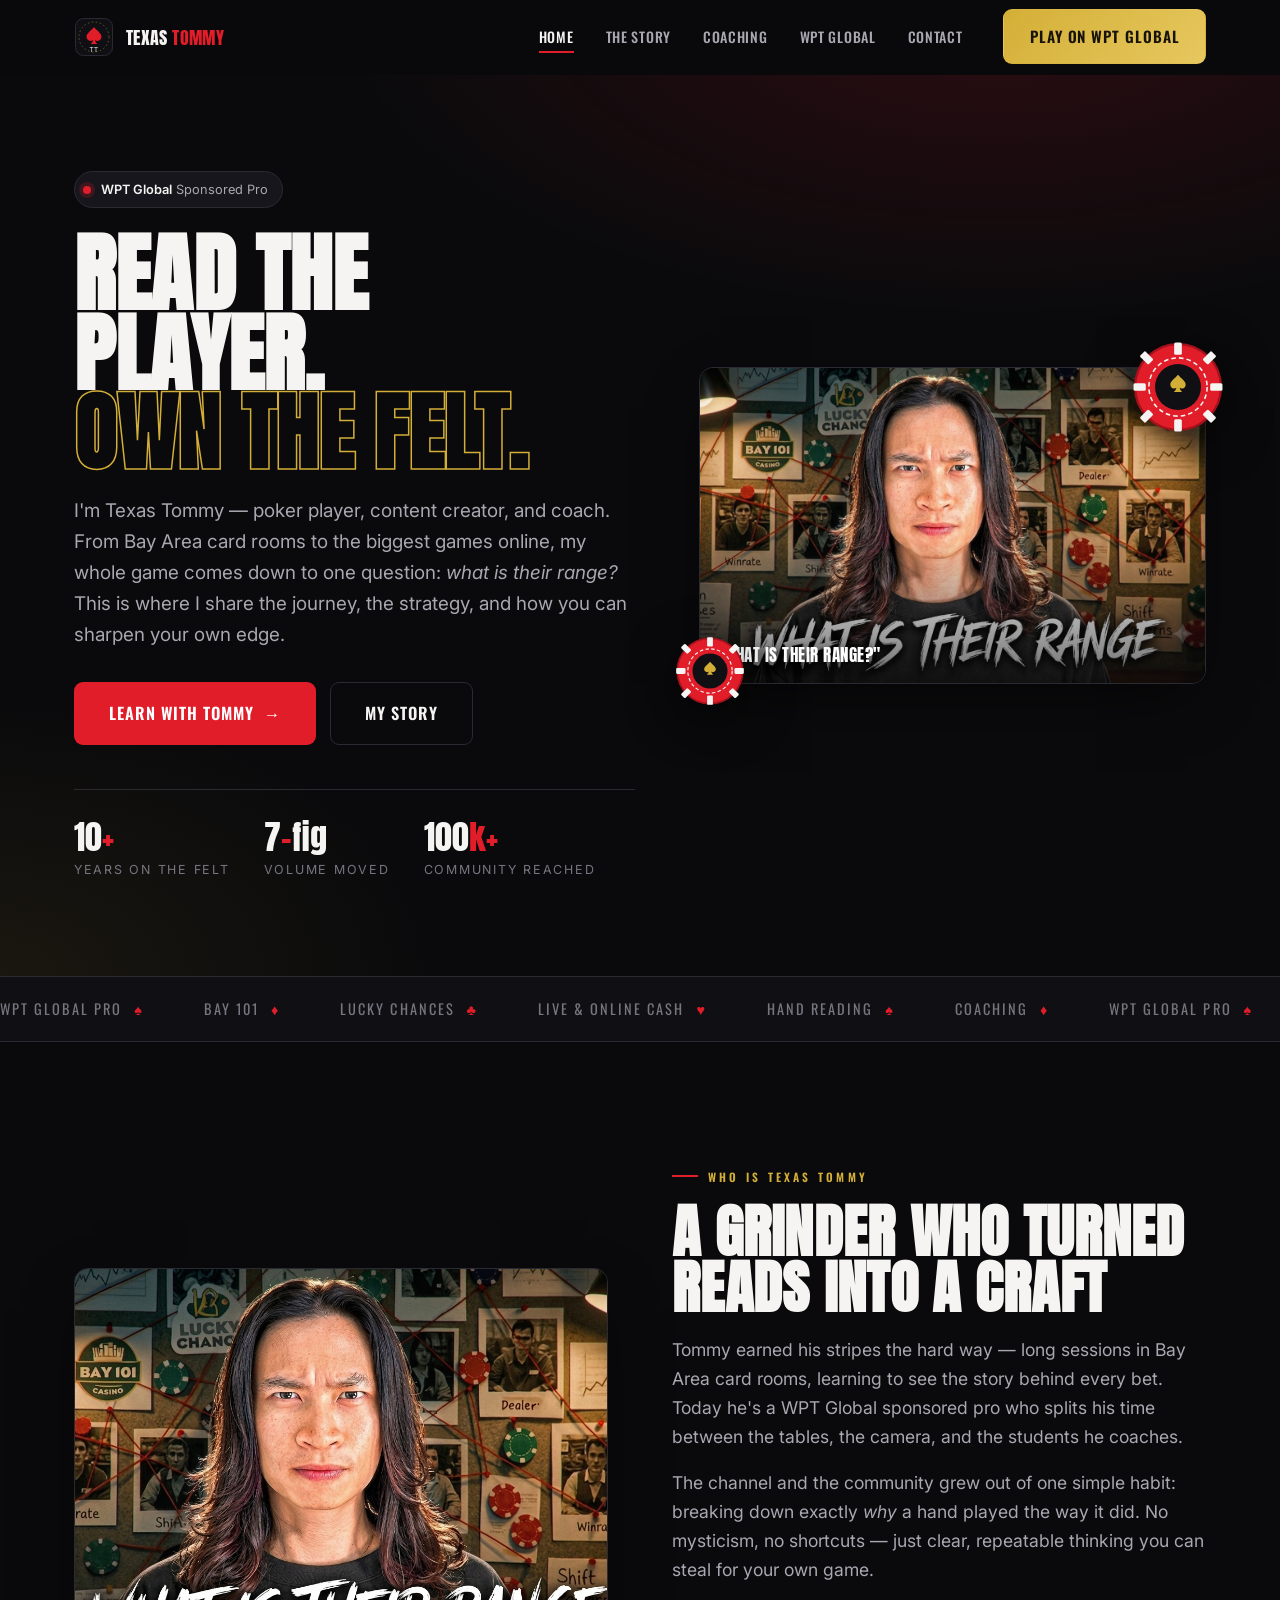
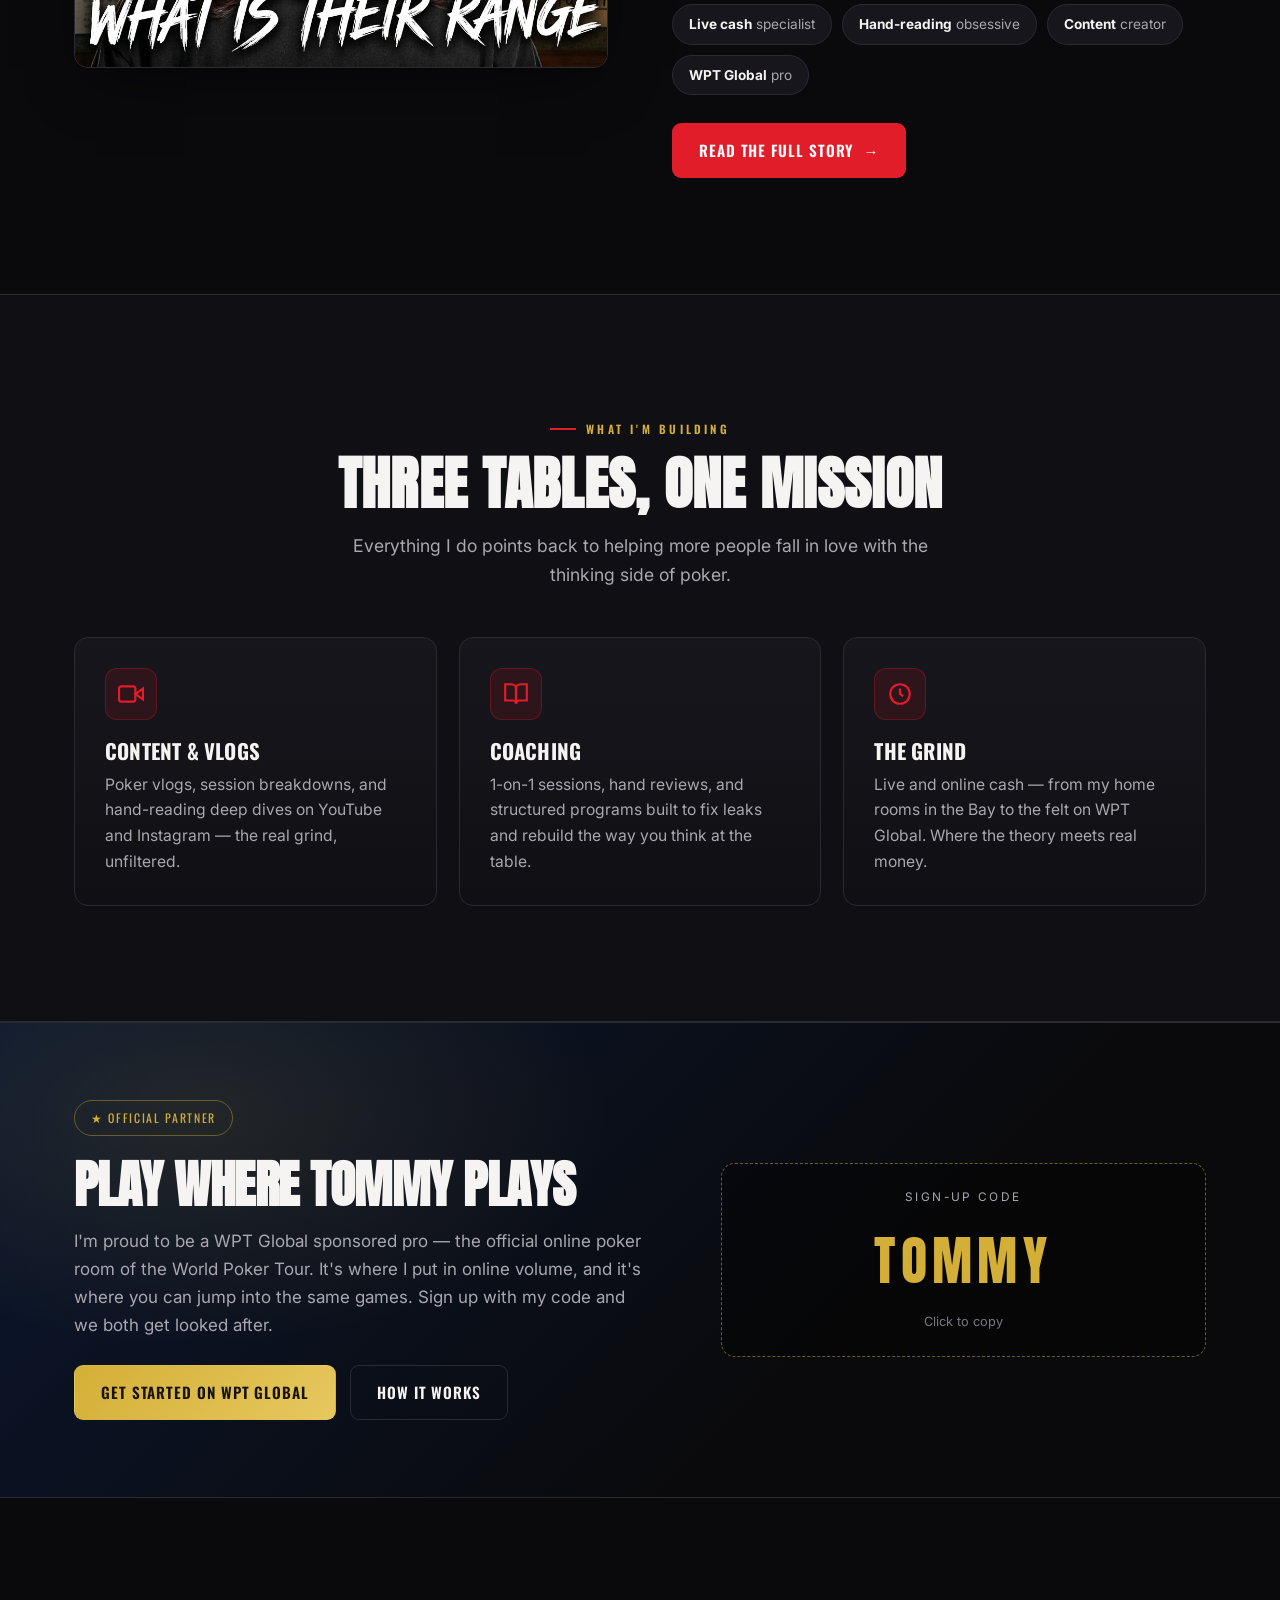
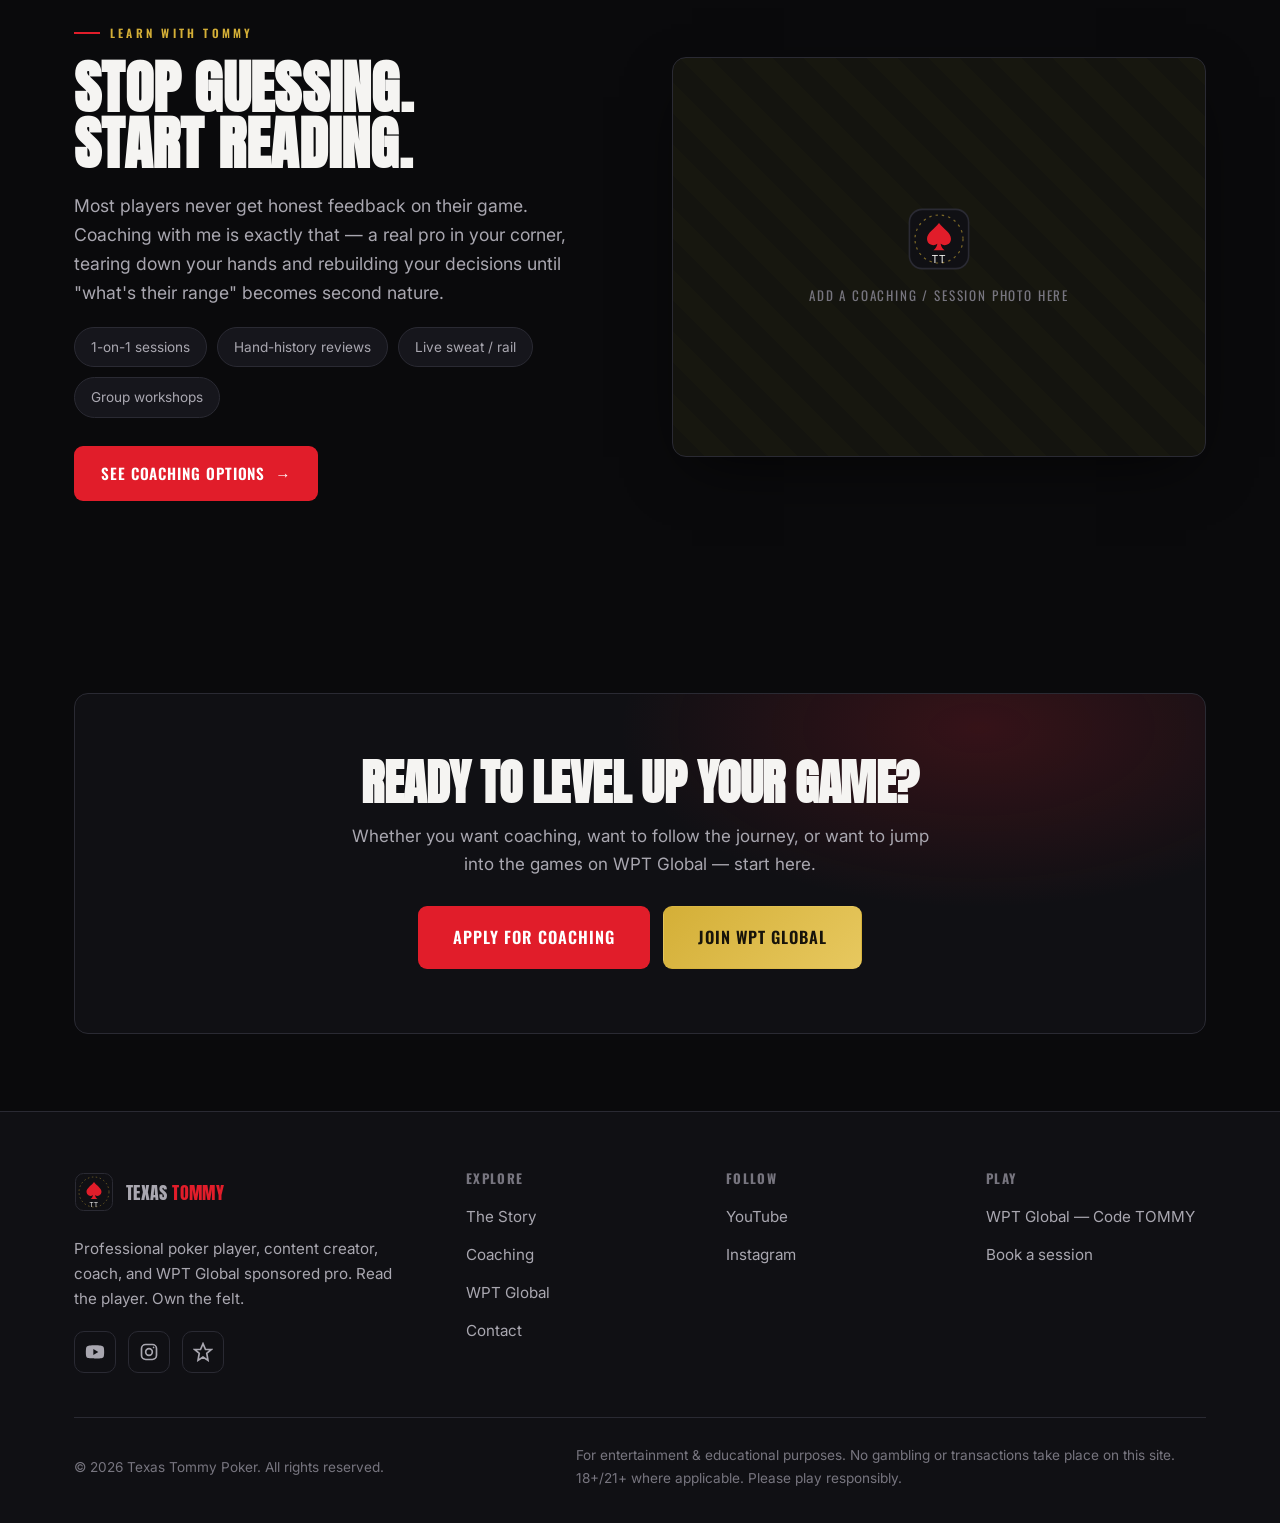
==== index.html @ 82d4cdfa "Build initial Texas Tommy Poker website Multi-page static site (no build step) telling Tommy's story" ====
<!DOCTYPE html>
<html lang="en">
<head>
  <meta charset="UTF-8" />
  <meta name="viewport" content="width=device-width, initial-scale=1.0" />
  <title>Texas Tommy Poker — Pro Player · Coach · WPT Global Pro</title>
  <meta name="description" content="The official home of Texas Tommy — professional poker player, content creator, coach, and WPT Global sponsored pro. His story, his grind, and how to learn from him." />
  <meta name="theme-color" content="#0a0a0c" />
  <link rel="icon" href="assets/img/favicon.svg" type="image/svg+xml" />

  <!-- Open Graph -->
  <meta property="og:type" content="website" />
  <meta property="og:title" content="Texas Tommy Poker — Pro Player · Coach · WPT Global Pro" />
  <meta property="og:description" content="From Bay Area card rooms to WPT Global. Tommy's story, strategy, and coaching." />
  <meta property="og:image" content="assets/img/tommy-range.png" />

  <link rel="preconnect" href="https://fonts.googleapis.com" />
  <link rel="preconnect" href="https://fonts.gstatic.com" crossorigin />
  <link href="https://fonts.googleapis.com/css2?family=Anton&family=Inter:wght@400;500;600;700&family=Oswald:wght@400;500;600;700&display=swap" rel="stylesheet" />
  <script>document.documentElement.className+=" js";</script>
  <link rel="stylesheet" href="assets/css/styles.css" />
</head>
<body>
  <!-- ===================== NAV ===================== -->
  <header class="nav" id="top">
    <div class="container nav__inner">
      <a class="brand" href="index.html" aria-label="Texas Tommy Poker home">
        <img class="brand__mark" src="assets/img/logo.svg" alt="" />
        <span class="brand__name">Texas <span>Tommy</span></span>
      </a>
      <nav aria-label="Primary">
        <ul class="nav__links">
          <li><a class="nav__link" href="index.html" aria-current="page">Home</a></li>
          <li><a class="nav__link" href="story.html">The Story</a></li>
          <li><a class="nav__link" href="coaching.html">Coaching</a></li>
          <li><a class="nav__link" href="wpt-global.html">WPT Global</a></li>
          <li><a class="nav__link" href="contact.html">Contact</a></li>
          <li class="nav__cta"><a class="btn btn--gold" href="wpt-global.html">Play on WPT Global</a></li>
        </ul>
      </nav>
      <button class="nav__toggle" aria-label="Toggle menu" aria-expanded="false" aria-controls="primary-menu">
        <span></span><span></span><span></span>
      </button>
    </div>
  </header>

  <main>
    <!-- ===================== HERO ===================== -->
    <section class="hero">
      <div class="container hero__grid">
        <div class="hero__content reveal">
          <div class="hero__badge">
            <span class="dot" aria-hidden="true"></span>
            <span><b>WPT Global</b> Sponsored Pro</span>
          </div>
          <h1 class="hero__title">
            Read the player.<br />
            <span class="stroke">Own the felt.</span>
          </h1>
          <p class="hero__lead">
            I'm Texas Tommy — poker player, content creator, and coach. From
            Bay Area card rooms to the biggest games online, my whole game comes
            down to one question: <em>what is their range?</em> This is where I
            share the journey, the strategy, and how you can sharpen your own edge.
          </p>
          <div class="hero__cta">
            <a class="btn btn--lg" href="coaching.html">
              Learn With Tommy <span class="btn__arrow" aria-hidden="true">→</span>
            </a>
            <a class="btn btn--ghost btn--lg" href="story.html">My Story</a>
          </div>

          <!-- EDIT ME: swap in Tommy's real numbers -->
          <div class="hero__stats">
            <div class="stat">
              <div class="stat__num">10<span>+</span></div>
              <div class="stat__label">Years on the felt</div>
            </div>
            <div class="stat">
              <div class="stat__num">7<span>-</span>fig</div>
              <div class="stat__label">Volume moved</div>
            </div>
            <div class="stat">
              <div class="stat__num">100<span>k+</span></div>
              <div class="stat__label">Community reached</div>
            </div>
          </div>
        </div>

        <div class="hero__media reveal">
          <div class="hero__frame">
            <img src="assets/img/tommy-range.png" alt="Texas Tommy studying an opponent's range" />
            <span class="hero__tag">"What is their range?"</span>
          </div>
          <img class="hero__chip hero__chip--1" src="assets/img/chip.svg" alt="" />
          <img class="hero__chip hero__chip--2" src="assets/img/chip.svg" alt="" />
        </div>
      </div>
    </section>

    <!-- ===================== STRIP ===================== -->
    <div class="strip" aria-hidden="true">
      <div class="strip__track">
        <span class="strip__item">WPT Global Pro <span class="sep">♠</span></span>
        <span class="strip__item">Bay 101 <span class="sep">♦</span></span>
        <span class="strip__item">Lucky Chances <span class="sep">♣</span></span>
        <span class="strip__item">Live &amp; Online Cash <span class="sep">♥</span></span>
        <span class="strip__item">Hand Reading <span class="sep">♠</span></span>
        <span class="strip__item">Coaching <span class="sep">♦</span></span>
        <!-- duplicate for seamless loop -->
        <span class="strip__item">WPT Global Pro <span class="sep">♠</span></span>
        <span class="strip__item">Bay 101 <span class="sep">♦</span></span>
        <span class="strip__item">Lucky Chances <span class="sep">♣</span></span>
        <span class="strip__item">Live &amp; Online Cash <span class="sep">♥</span></span>
        <span class="strip__item">Hand Reading <span class="sep">♠</span></span>
        <span class="strip__item">Coaching <span class="sep">♦</span></span>
      </div>
    </div>

    <!-- ===================== INTRO / WHO ===================== -->
    <section class="section">
      <div class="container split">
        <div class="split__media reveal">
          <img src="assets/img/tommy-range.png" alt="Texas Tommy at the table" />
        </div>
        <div class="split__body reveal">
          <span class="eyebrow">Who is Texas Tommy</span>
          <h2 class="section-title">A grinder who turned<br />reads into a craft</h2>
          <p class="section-lead">
            Tommy earned his stripes the hard way — long sessions in Bay Area
            card rooms, learning to see the story behind every bet. Today he's a
            WPT Global sponsored pro who splits his time between the tables, the
            camera, and the students he coaches.
          </p>
          <p class="section-lead">
            The channel and the community grew out of one simple habit: breaking
            down exactly <em>why</em> a hand played the way it did. No mysticism,
            no shortcuts — just clear, repeatable thinking you can steal for your
            own game.
          </p>
          <ul class="pills">
            <li><b>Live cash</b> specialist</li>
            <li><b>Hand-reading</b> obsessive</li>
            <li><b>Content</b> creator</li>
            <li><b>WPT Global</b> pro</li>
          </ul>
          <div style="margin-top: 28px;">
            <a class="btn" href="story.html">Read the full story <span class="btn__arrow" aria-hidden="true">→</span></a>
          </div>
        </div>
      </div>
    </section>

    <!-- ===================== WHAT TOMMY DOES ===================== -->
    <section class="section" style="background: var(--ink); border-block: 1px solid var(--line);">
      <div class="container">
        <div class="reveal" style="text-align:center; max-width: 640px; margin: 0 auto 48px;">
          <span class="eyebrow" style="justify-content:center;">What I'm building</span>
          <h2 class="section-title">Three tables, one mission</h2>
          <p class="section-lead" style="margin-inline:auto;">
            Everything I do points back to helping more people fall in love with
            the thinking side of poker.
          </p>
        </div>
        <div class="grid grid--3">
          <article class="card reveal">
            <div class="card__icon" aria-hidden="true">
              <svg width="26" height="26" viewBox="0 0 24 24" fill="none" stroke="currentColor" stroke-width="2"><path d="M23 7l-7 5 7 5V7z"/><rect x="1" y="5" width="15" height="14" rx="2"/></svg>
            </div>
            <h3>Content &amp; Vlogs</h3>
            <p>
              Poker vlogs, session breakdowns, and hand-reading deep dives on
              YouTube and Instagram — the real grind, unfiltered.
            </p>
          </article>
          <article class="card reveal">
            <div class="card__icon" aria-hidden="true">
              <svg width="26" height="26" viewBox="0 0 24 24" fill="none" stroke="currentColor" stroke-width="2"><path d="M2 3h6a4 4 0 0 1 4 4v14a3 3 0 0 0-3-3H2z"/><path d="M22 3h-6a4 4 0 0 0-4 4v14a3 3 0 0 1 3-3h7z"/></svg>
            </div>
            <h3>Coaching</h3>
            <p>
              1-on-1 sessions, hand reviews, and structured programs built to fix
              leaks and rebuild the way you think at the table.
            </p>
          </article>
          <article class="card reveal">
            <div class="card__icon" aria-hidden="true">
              <svg width="26" height="26" viewBox="0 0 24 24" fill="none" stroke="currentColor" stroke-width="2"><circle cx="12" cy="12" r="9"/><path d="M12 7v5l3 2"/></svg>
            </div>
            <h3>The Grind</h3>
            <p>
              Live and online cash — from my home rooms in the Bay to the felt on
              WPT Global. Where the theory meets real money.
            </p>
          </article>
        </div>
      </div>
    </section>

    <!-- ===================== WPT GLOBAL BAND ===================== -->
    <section class="wpt section--tight">
      <div class="container wpt__inner">
        <div class="reveal">
          <span class="wpt__badge">★ Official Partner</span>
          <h2>Play where Tommy plays</h2>
          <p>
            I'm proud to be a WPT Global sponsored pro — the official online poker
            room of the World Poker Tour. It's where I put in online volume, and
            it's where you can jump into the same games. Sign up with my code and
            we both get looked after.
          </p>
          <div style="margin-top: 26px; display:flex; gap:14px; flex-wrap:wrap;">
            <a class="btn btn--gold" href="wpt-global.html">Get Started on WPT Global</a>
            <a class="btn btn--ghost" href="wpt-global.html">How it works</a>
          </div>
        </div>
        <div class="wpt__code reveal">
          <div class="label">Sign-up code</div>
          <!-- EDIT ME: replace TOMMY with Tommy's real WPT Global code -->
          <div class="code" data-copy="TOMMY" title="Click to copy">TOMMY</div>
          <div class="hint">Click to copy</div>
        </div>
      </div>
    </section>

    <!-- ===================== COACHING TEASER ===================== -->
    <section class="section">
      <div class="container split split--reverse">
        <div class="split__media reveal">
          <div class="placeholder">
            <img src="assets/img/logo.svg" alt="" style="width:64px; margin:0 auto 14px;" />
            Add a coaching / session photo here
          </div>
        </div>
        <div class="split__body reveal">
          <span class="eyebrow">Learn with Tommy</span>
          <h2 class="section-title">Stop guessing.<br />Start reading.</h2>
          <p class="section-lead">
            Most players never get honest feedback on their game. Coaching with me
            is exactly that — a real pro in your corner, tearing down your hands
            and rebuilding your decisions until "what's their range" becomes second
            nature.
          </p>
          <ul class="pills">
            <li>1-on-1 sessions</li>
            <li>Hand-history reviews</li>
            <li>Live sweat / rail</li>
            <li>Group workshops</li>
          </ul>
          <div style="margin-top: 28px;">
            <a class="btn" href="coaching.html">See coaching options <span class="btn__arrow" aria-hidden="true">→</span></a>
          </div>
        </div>
      </div>
    </section>

    <!-- ===================== FINAL CTA ===================== -->
    <section class="section section--tight">
      <div class="container">
        <div class="cta-band reveal">
          <h2>Ready to level up your game?</h2>
          <p>
            Whether you want coaching, want to follow the journey, or want to jump
            into the games on WPT Global — start here.
          </p>
          <div class="cta-band__actions">
            <a class="btn btn--lg" href="coaching.html">Apply for Coaching</a>
            <a class="btn btn--gold btn--lg" href="wpt-global.html">Join WPT Global</a>
          </div>
        </div>
      </div>
    </section>
  </main>

  <!-- ===================== FOOTER ===================== -->
  <footer class="footer">
    <div class="container">
      <div class="footer__grid">
        <div class="footer__brand">
          <a class="brand" href="index.html">
            <img class="brand__mark" src="assets/img/logo.svg" alt="" />
            <span class="brand__name">Texas <span>Tommy</span></span>
          </a>
          <p>
            Professional poker player, content creator, coach, and WPT Global
            sponsored pro. Read the player. Own the felt.
          </p>
          <div class="socials">
            <a href="https://youtube.com/@texas_tommy" target="_blank" rel="noopener" aria-label="YouTube">
              <svg width="20" height="20" viewBox="0 0 24 24" fill="currentColor"><path d="M23 12s0-3.6-.5-5.3a2.8 2.8 0 0 0-2-2C18.8 4 12 4 12 4s-6.8 0-8.5.7a2.8 2.8 0 0 0-2 2C1 8.4 1 12 1 12s0 3.6.5 5.3a2.8 2.8 0 0 0 2 2C5.2 20 12 20 12 20s6.8 0 8.5-.7a2.8 2.8 0 0 0 2-2C23 15.6 23 12 23 12zM10 15.5v-7l6 3.5-6 3.5z"/></svg>
            </a>
            <a href="https://www.instagram.com/texas_tommyy" target="_blank" rel="noopener" aria-label="Instagram">
              <svg width="20" height="20" viewBox="0 0 24 24" fill="none" stroke="currentColor" stroke-width="2"><rect x="3" y="3" width="18" height="18" rx="5"/><circle cx="12" cy="12" r="4"/><circle cx="17.5" cy="6.5" r="1" fill="currentColor" stroke="none"/></svg>
            </a>
            <a href="wpt-global.html" aria-label="WPT Global">
              <svg width="20" height="20" viewBox="0 0 24 24" fill="none" stroke="currentColor" stroke-width="2"><path d="M12 2l3 7h7l-5.5 4.5L18 22l-6-4-6 4 1.5-8.5L2 9h7z"/></svg>
            </a>
          </div>
        </div>
        <div>
          <h4>Explore</h4>
          <ul>
            <li><a href="story.html">The Story</a></li>
            <li><a href="coaching.html">Coaching</a></li>
            <li><a href="wpt-global.html">WPT Global</a></li>
            <li><a href="contact.html">Contact</a></li>
          </ul>
        </div>
        <div>
          <h4>Follow</h4>
          <ul>
            <li><a href="https://youtube.com/@texas_tommy" target="_blank" rel="noopener">YouTube</a></li>
            <li><a href="https://www.instagram.com/texas_tommyy" target="_blank" rel="noopener">Instagram</a></li>
          </ul>
        </div>
        <div>
          <h4>Play</h4>
          <ul>
            <li><a href="wpt-global.html">WPT Global — Code TOMMY</a></li>
            <li><a href="coaching.html">Book a session</a></li>
          </ul>
        </div>
      </div>
      <div class="footer__bottom">
        <span>© <span data-year>2026</span> Texas Tommy Poker. All rights reserved.</span>
        <span class="footer__legal">
          For entertainment &amp; educational purposes. No gambling or transactions
          take place on this site. 18+/21+ where applicable. Please play responsibly.
        </span>
      </div>
    </div>
  </footer>

  <script src="assets/js/main.js" defer></script>
</body>
</html>
---- assets/css/styles.css ----
/* =====================================================================
   Texas Tommy Poker — Design System
   A dark, cinematic, high-stakes poker aesthetic.
   Palette: black felt, crimson, gold. Bold display + clean body type.
   ===================================================================== */

/* ---------- Design tokens ---------- */
:root {
  /* Core palette */
  --black: #0a0a0c;
  --ink: #101014;
  --panel: #16161c;
  --panel-2: #1d1d25;
  --line: #2a2a33;

  --white: #f5f4f2;
  --muted: #a9a7b0;
  --muted-2: #77757f;

  /* Brand accents */
  --crimson: #e11d2a;
  --crimson-deep: #a3121c;
  --gold: #d4af37;
  --gold-soft: #e7c85f;
  --felt: #0e5c3f; /* poker table green, used sparingly */

  /* Effects */
  --radius: 14px;
  --radius-sm: 9px;
  --shadow: 0 20px 60px -20px rgba(0, 0, 0, 0.75);
  --shadow-red: 0 18px 50px -18px rgba(225, 29, 42, 0.55);
  --ring: 0 0 0 1px var(--line);

  /* Type */
  --font-display: "Anton", "Oswald", "Arial Narrow", sans-serif;
  --font-head: "Oswald", "Helvetica Neue", sans-serif;
  --font-body: "Inter", -apple-system, BlinkMacSystemFont, "Segoe UI", Roboto, sans-serif;

  --container: 1180px;
}

/* ---------- Reset ---------- */
*,
*::before,
*::after {
  box-sizing: border-box;
}

html {
  scroll-behavior: smooth;
  -webkit-text-size-adjust: 100%;
}

body {
  margin: 0;
  background: var(--black);
  color: var(--white);
  font-family: var(--font-body);
  font-size: 17px;
  line-height: 1.65;
  -webkit-font-smoothing: antialiased;
  text-rendering: optimizeLegibility;
  overflow-x: hidden;
}

img {
  max-width: 100%;
  display: block;
}

a {
  color: inherit;
  text-decoration: none;
}

h1, h2, h3, h4 {
  font-family: var(--font-head);
  font-weight: 700;
  line-height: 1.05;
  margin: 0 0 0.5em;
  letter-spacing: -0.01em;
}

p { margin: 0 0 1em; }

::selection {
  background: var(--crimson);
  color: #fff;
}

:focus-visible {
  outline: 2px solid var(--gold);
  outline-offset: 3px;
  border-radius: 4px;
}

/* ---------- Layout helpers ---------- */
.container {
  width: 100%;
  max-width: var(--container);
  margin-inline: auto;
  padding-inline: 24px;
}

.section {
  padding-block: clamp(64px, 9vw, 120px);
  position: relative;
}

.section--tight { padding-block: clamp(48px, 6vw, 80px); }

.eyebrow {
  display: inline-flex;
  align-items: center;
  gap: 10px;
  font-family: var(--font-head);
  text-transform: uppercase;
  letter-spacing: 0.28em;
  font-size: 0.72rem;
  font-weight: 600;
  color: var(--gold);
  margin-bottom: 18px;
}

.eyebrow::before {
  content: "";
  width: 26px;
  height: 2px;
  background: var(--crimson);
}

.section-title {
  font-family: var(--font-display);
  font-size: clamp(2.1rem, 5vw, 3.6rem);
  text-transform: uppercase;
  letter-spacing: 0.005em;
  line-height: 0.98;
  margin-bottom: 18px;
}

.section-lead {
  color: var(--muted);
  font-size: 1.1rem;
  max-width: 60ch;
}

.text-crimson { color: var(--crimson); }
.text-gold { color: var(--gold); }

/* ---------- Buttons ---------- */
.btn {
  --bg: var(--crimson);
  display: inline-flex;
  align-items: center;
  justify-content: center;
  gap: 10px;
  font-family: var(--font-head);
  font-weight: 600;
  text-transform: uppercase;
  letter-spacing: 0.06em;
  font-size: 0.95rem;
  padding: 14px 26px;
  border-radius: var(--radius-sm);
  border: 1px solid transparent;
  background: var(--bg);
  color: #fff;
  cursor: pointer;
  transition: transform 0.15s ease, box-shadow 0.2s ease, background 0.2s ease, border-color 0.2s ease;
  will-change: transform;
}

.btn:hover {
  transform: translateY(-2px);
  box-shadow: var(--shadow-red);
}

.btn:active { transform: translateY(0); }

.btn--gold {
  --bg: linear-gradient(135deg, var(--gold), var(--gold-soft));
  color: #17130a;
}
.btn--gold:hover { box-shadow: 0 18px 50px -18px rgba(212, 175, 55, 0.6); }

.btn--ghost {
  background: transparent;
  border-color: var(--line);
  color: var(--white);
}
.btn--ghost:hover {
  border-color: var(--crimson);
  box-shadow: none;
  background: rgba(225, 29, 42, 0.06);
}

.btn--lg { padding: 17px 34px; font-size: 1.02rem; }
.btn--block { width: 100%; }

.btn__arrow { transition: transform 0.2s ease; }
.btn:hover .btn__arrow { transform: translateX(4px); }

/* ---------- Navbar ---------- */
.nav {
  position: sticky;
  top: 0;
  z-index: 100;
  background: rgba(10, 10, 12, 0.72);
  backdrop-filter: saturate(140%) blur(14px);
  border-bottom: 1px solid transparent;
  transition: border-color 0.25s ease, background 0.25s ease;
}
.nav.is-scrolled {
  border-bottom-color: var(--line);
  background: rgba(10, 10, 12, 0.92);
}

.nav__inner {
  display: flex;
  align-items: center;
  justify-content: space-between;
  height: 74px;
}

.brand {
  display: inline-flex;
  align-items: center;
  gap: 12px;
  font-family: var(--font-display);
  text-transform: uppercase;
}

.brand__mark {
  width: 40px;
  height: 40px;
  flex: none;
}

.brand__name {
  font-size: 1.15rem;
  letter-spacing: 0.02em;
  line-height: 1;
}
.brand__name span { color: var(--crimson); }

.nav__links {
  display: flex;
  align-items: center;
  gap: 32px;
  list-style: none;
  margin: 0;
  padding: 0;
}

.nav__link {
  font-family: var(--font-head);
  font-weight: 500;
  text-transform: uppercase;
  letter-spacing: 0.05em;
  font-size: 0.88rem;
  color: var(--muted);
  position: relative;
  padding: 6px 0;
  transition: color 0.2s ease;
}
.nav__link:hover,
.nav__link[aria-current="page"] { color: var(--white); }
.nav__link::after {
  content: "";
  position: absolute;
  left: 0;
  bottom: 0;
  width: 0;
  height: 2px;
  background: var(--crimson);
  transition: width 0.2s ease;
}
.nav__link:hover::after,
.nav__link[aria-current="page"]::after { width: 100%; }

.nav__cta { margin-left: 8px; }

.nav__toggle {
  display: none;
  flex-direction: column;
  gap: 5px;
  background: none;
  border: 0;
  cursor: pointer;
  padding: 8px;
}
.nav__toggle span {
  width: 26px;
  height: 2px;
  background: var(--white);
  transition: transform 0.25s ease, opacity 0.2s ease;
}
.nav.is-open .nav__toggle span:nth-child(1) { transform: translateY(7px) rotate(45deg); }
.nav.is-open .nav__toggle span:nth-child(2) { opacity: 0; }
.nav.is-open .nav__toggle span:nth-child(3) { transform: translateY(-7px) rotate(-45deg); }

/* ---------- Hero ---------- */
.hero {
  position: relative;
  overflow: hidden;
  padding-block: clamp(56px, 8vw, 96px);
  background:
    radial-gradient(1100px 520px at 78% -8%, rgba(225, 29, 42, 0.16), transparent 60%),
    radial-gradient(800px 500px at 0% 100%, rgba(212, 175, 55, 0.08), transparent 55%);
}

.hero__grid {
  display: grid;
  grid-template-columns: 1.05fr 0.95fr;
  gap: clamp(32px, 5vw, 68px);
  align-items: center;
}

.hero__badge {
  display: inline-flex;
  align-items: center;
  gap: 10px;
  padding: 7px 14px 7px 8px;
  border: 1px solid var(--line);
  border-radius: 100px;
  background: var(--panel);
  font-size: 0.8rem;
  color: var(--muted);
  margin-bottom: 26px;
}
.hero__badge b { color: var(--white); font-weight: 600; }
.hero__badge .dot {
  width: 8px; height: 8px; border-radius: 50%;
  background: var(--crimson);
  box-shadow: 0 0 0 4px rgba(225, 29, 42, 0.2);
}

.hero__title {
  font-family: var(--font-display);
  font-size: clamp(2.9rem, 7vw, 5.4rem);
  text-transform: uppercase;
  line-height: 0.92;
  letter-spacing: 0.002em;
  margin-bottom: 22px;
}
.hero__title .stroke {
  color: transparent;
  -webkit-text-stroke: 1.5px var(--gold);
  text-stroke: 1.5px var(--gold);
}

.hero__lead {
  color: var(--muted);
  font-size: 1.18rem;
  max-width: 48ch;
  margin-bottom: 32px;
}

.hero__cta {
  display: flex;
  flex-wrap: wrap;
  gap: 14px;
  align-items: center;
}

.hero__stats {
  display: flex;
  flex-wrap: wrap;
  gap: 34px;
  margin-top: 44px;
  padding-top: 30px;
  border-top: 1px solid var(--line);
}
.stat__num {
  font-family: var(--font-display);
  font-size: 2.1rem;
  line-height: 1;
  color: var(--white);
}
.stat__num span { color: var(--crimson); }
.stat__label {
  font-size: 0.78rem;
  text-transform: uppercase;
  letter-spacing: 0.14em;
  color: var(--muted-2);
  margin-top: 6px;
}

/* Hero media */
.hero__media {
  position: relative;
}
.hero__frame {
  position: relative;
  border-radius: var(--radius);
  overflow: hidden;
  border: 1px solid var(--line);
  box-shadow: var(--shadow);
  aspect-ratio: 16 / 10;
  background: var(--panel);
}
.hero__frame img {
  width: 100%;
  height: 100%;
  object-fit: cover;
  object-position: center 22%;
}
.hero__frame::after {
  content: "";
  position: absolute;
  inset: 0;
  background: linear-gradient(180deg, transparent 55%, rgba(10, 10, 12, 0.6));
}
.hero__tag {
  position: absolute;
  left: 16px;
  bottom: 14px;
  z-index: 2;
  font-family: var(--font-display);
  text-transform: uppercase;
  font-size: 1.05rem;
  letter-spacing: 0.03em;
  color: #fff;
  text-shadow: 0 2px 12px rgba(0, 0, 0, 0.8);
}
.hero__chip {
  position: absolute;
  width: 92px;
  z-index: 3;
  filter: drop-shadow(0 12px 24px rgba(0, 0, 0, 0.55));
}
.hero__chip--1 { top: -26px; right: -18px; animation: float 6s ease-in-out infinite; }
.hero__chip--2 { bottom: -22px; left: -24px; width: 70px; animation: float 7s ease-in-out infinite reverse; }

@keyframes float {
  0%, 100% { transform: translateY(0) rotate(0deg); }
  50% { transform: translateY(-12px) rotate(6deg); }
}

/* ---------- Marquee / logos strip ---------- */
.strip {
  border-block: 1px solid var(--line);
  background: var(--ink);
  overflow: hidden;
}
.strip__track {
  display: flex;
  align-items: center;
  gap: 60px;
  padding-block: 20px;
  white-space: nowrap;
  animation: marquee 28s linear infinite;
}
.strip:hover .strip__track { animation-play-state: paused; }
.strip__item {
  font-family: var(--font-head);
  text-transform: uppercase;
  letter-spacing: 0.14em;
  font-size: 0.9rem;
  color: var(--muted-2);
  display: inline-flex;
  align-items: center;
  gap: 12px;
}
.strip__item .sep { color: var(--crimson); }
@keyframes marquee {
  from { transform: translateX(0); }
  to { transform: translateX(-50%); }
}

/* ---------- Cards / features ---------- */
.grid {
  display: grid;
  gap: 22px;
}
.grid--3 { grid-template-columns: repeat(3, 1fr); }
.grid--2 { grid-template-columns: repeat(2, 1fr); }

.card {
  background: linear-gradient(180deg, var(--panel), var(--ink));
  border: 1px solid var(--line);
  border-radius: var(--radius);
  padding: 30px;
  transition: transform 0.2s ease, border-color 0.2s ease, box-shadow 0.2s ease;
  position: relative;
  overflow: hidden;
}
.card:hover {
  transform: translateY(-4px);
  border-color: rgba(225, 29, 42, 0.5);
  box-shadow: var(--shadow);
}
.card__icon {
  width: 52px;
  height: 52px;
  display: grid;
  place-items: center;
  border-radius: 12px;
  background: rgba(225, 29, 42, 0.12);
  border: 1px solid rgba(225, 29, 42, 0.3);
  margin-bottom: 20px;
  color: var(--crimson);
}
.card h3 {
  font-family: var(--font-head);
  font-size: 1.3rem;
  text-transform: uppercase;
  letter-spacing: 0.01em;
  margin-bottom: 10px;
}
.card p { color: var(--muted); margin: 0; font-size: 0.98rem; }

/* ---------- Split / story blocks ---------- */
.split {
  display: grid;
  grid-template-columns: 1fr 1fr;
  gap: clamp(32px, 5vw, 64px);
  align-items: center;
}
.split--reverse .split__media { order: 2; }

.split__media {
  border-radius: var(--radius);
  overflow: hidden;
  border: 1px solid var(--line);
  box-shadow: var(--shadow);
  aspect-ratio: 4 / 3;
  background:
    repeating-linear-gradient(45deg, #14140f, #14140f 22px, #17170f 22px, #17170f 44px);
  display: grid;
  place-items: center;
}
.split__media img { width: 100%; height: 100%; object-fit: cover; }
.split__media .placeholder {
  text-align: center;
  color: var(--muted-2);
  font-family: var(--font-head);
  text-transform: uppercase;
  letter-spacing: 0.14em;
  font-size: 0.82rem;
  padding: 24px;
}

/* ---------- Timeline (Story) ---------- */
.timeline {
  position: relative;
  margin-top: 20px;
  padding-left: 34px;
}
.timeline::before {
  content: "";
  position: absolute;
  left: 8px;
  top: 6px;
  bottom: 6px;
  width: 2px;
  background: linear-gradient(var(--crimson), var(--gold));
}
.tl-item { position: relative; padding-bottom: 42px; }
.tl-item:last-child { padding-bottom: 0; }
.tl-item::before {
  content: "";
  position: absolute;
  left: -34px;
  top: 4px;
  width: 18px;
  height: 18px;
  border-radius: 50%;
  background: var(--black);
  border: 3px solid var(--crimson);
  box-shadow: 0 0 0 4px rgba(225, 29, 42, 0.12);
}
.tl-item__era {
  font-family: var(--font-head);
  text-transform: uppercase;
  letter-spacing: 0.16em;
  font-size: 0.76rem;
  color: var(--gold);
  margin-bottom: 6px;
}
.tl-item h3 {
  font-family: var(--font-head);
  font-size: 1.35rem;
  text-transform: uppercase;
  margin-bottom: 8px;
}
.tl-item p { color: var(--muted); margin: 0; }

/* ---------- WPT Global sponsor band ---------- */
.wpt {
  position: relative;
  overflow: hidden;
  background:
    radial-gradient(700px 380px at 15% 20%, rgba(212, 175, 55, 0.12), transparent 60%),
    linear-gradient(135deg, #0b1730, #0a0a0c 65%);
  border-block: 1px solid var(--line);
}
.wpt__inner {
  display: grid;
  grid-template-columns: 1.2fr 1fr;
  gap: clamp(32px, 5vw, 64px);
  align-items: center;
}
.wpt__badge {
  display: inline-flex;
  align-items: center;
  gap: 10px;
  border: 1px solid rgba(212, 175, 55, 0.4);
  color: var(--gold);
  border-radius: 100px;
  padding: 7px 16px;
  font-family: var(--font-head);
  text-transform: uppercase;
  letter-spacing: 0.14em;
  font-size: 0.74rem;
  margin-bottom: 22px;
}
.wpt h2 {
  font-family: var(--font-display);
  font-size: clamp(2rem, 4.5vw, 3.2rem);
  text-transform: uppercase;
  margin-bottom: 16px;
}
.wpt p { color: var(--muted); max-width: 52ch; }

.wpt__code {
  background: rgba(0, 0, 0, 0.35);
  border: 1px dashed rgba(212, 175, 55, 0.5);
  border-radius: var(--radius);
  padding: 24px;
  text-align: center;
}
.wpt__code .label {
  font-size: 0.74rem;
  text-transform: uppercase;
  letter-spacing: 0.2em;
  color: var(--muted);
}
.wpt__code .code {
  font-family: var(--font-display);
  font-size: clamp(2.2rem, 6vw, 3.4rem);
  letter-spacing: 0.1em;
  color: var(--gold);
  margin: 8px 0 6px;
  cursor: pointer;
  user-select: all;
}
.wpt__code .hint { font-size: 0.8rem; color: var(--muted-2); }
.wpt__disclaimer {
  font-size: 0.76rem;
  color: var(--muted-2);
  margin-top: 18px;
  max-width: 60ch;
}

/* ---------- Forms ---------- */
.form {
  background: linear-gradient(180deg, var(--panel), var(--ink));
  border: 1px solid var(--line);
  border-radius: var(--radius);
  padding: clamp(24px, 4vw, 40px);
}
.form__row {
  display: grid;
  grid-template-columns: 1fr 1fr;
  gap: 18px;
}
.field { margin-bottom: 18px; }
.field label {
  display: block;
  font-family: var(--font-head);
  text-transform: uppercase;
  letter-spacing: 0.08em;
  font-size: 0.78rem;
  color: var(--muted);
  margin-bottom: 8px;
}
.field .req { color: var(--crimson); }
.input,
.select,
.textarea {
  width: 100%;
  background: var(--black);
  border: 1px solid var(--line);
  border-radius: var(--radius-sm);
  color: var(--white);
  font-family: var(--font-body);
  font-size: 1rem;
  padding: 13px 15px;
  transition: border-color 0.2s ease, box-shadow 0.2s ease;
}
.input::placeholder,
.textarea::placeholder { color: var(--muted-2); }
.input:focus,
.select:focus,
.textarea:focus {
  outline: none;
  border-color: var(--crimson);
  box-shadow: 0 0 0 3px rgba(225, 29, 42, 0.15);
}
.textarea { resize: vertical; min-height: 130px; }
.field__error {
  display: none;
  color: #ff6b73;
  font-size: 0.82rem;
  margin-top: 6px;
}
.field.has-error .input,
.field.has-error .select,
.field.has-error .textarea { border-color: #ff6b73; }
.field.has-error .field__error { display: block; }

.form__note {
  font-size: 0.82rem;
  color: var(--muted-2);
  margin-top: 14px;
}

.form__status {
  display: none;
  margin-top: 18px;
  padding: 14px 16px;
  border-radius: var(--radius-sm);
  font-size: 0.95rem;
}
.form__status.is-success {
  display: block;
  background: rgba(14, 92, 63, 0.2);
  border: 1px solid rgba(20, 160, 110, 0.5);
  color: #6fe0b0;
}
.form__status.is-error {
  display: block;
  background: rgba(163, 18, 28, 0.16);
  border: 1px solid rgba(225, 29, 42, 0.5);
  color: #ff8a90;
}

/* ---------- Pill list ---------- */
.pills {
  display: flex;
  flex-wrap: wrap;
  gap: 10px;
  list-style: none;
  padding: 0;
  margin: 20px 0 0;
}
.pills li {
  border: 1px solid var(--line);
  border-radius: 100px;
  padding: 8px 16px;
  font-size: 0.85rem;
  color: var(--muted);
  background: var(--panel);
}
.pills li b { color: var(--white); }

/* ---------- Coaching tiers ---------- */
.tier {
  display: flex;
  flex-direction: column;
  height: 100%;
}
.tier--featured {
  border-color: rgba(212, 175, 55, 0.55);
  box-shadow: 0 20px 60px -24px rgba(212, 175, 55, 0.35);
}
.tier__tag {
  align-self: flex-start;
  font-family: var(--font-head);
  text-transform: uppercase;
  letter-spacing: 0.14em;
  font-size: 0.7rem;
  color: var(--gold);
  border: 1px solid rgba(212, 175, 55, 0.4);
  border-radius: 100px;
  padding: 4px 12px;
  margin-bottom: 16px;
}
.tier h3 { font-size: 1.5rem; }
.tier__price {
  font-family: var(--font-display);
  font-size: 2rem;
  color: var(--white);
  margin: 6px 0 4px;
}
.tier__price small { font-size: 0.9rem; color: var(--muted-2); font-family: var(--font-body); }
.tier ul {
  list-style: none;
  padding: 0;
  margin: 18px 0 26px;
  display: grid;
  gap: 12px;
}
.tier li {
  display: flex;
  gap: 12px;
  color: var(--muted);
  font-size: 0.95rem;
}
.tier li svg { flex: none; color: var(--crimson); margin-top: 3px; }
.tier .btn { margin-top: auto; }

/* ---------- CTA banner ---------- */
.cta-band {
  background:
    radial-gradient(600px 300px at 80% 10%, rgba(225, 29, 42, 0.18), transparent 60%),
    var(--ink);
  border: 1px solid var(--line);
  border-radius: var(--radius);
  padding: clamp(36px, 6vw, 64px);
  text-align: center;
}
.cta-band h2 {
  font-family: var(--font-display);
  font-size: clamp(1.9rem, 4.5vw, 3rem);
  text-transform: uppercase;
  margin-bottom: 14px;
}
.cta-band p { color: var(--muted); max-width: 54ch; margin: 0 auto 28px; }
.cta-band__actions { display: flex; gap: 14px; justify-content: center; flex-wrap: wrap; }

/* ---------- Footer ---------- */
.footer {
  background: var(--ink);
  border-top: 1px solid var(--line);
  padding-block: 60px 34px;
}
.footer__grid {
  display: grid;
  grid-template-columns: 1.6fr 1fr 1fr 1fr;
  gap: 40px;
  margin-bottom: 44px;
}
.footer__brand p {
  color: var(--muted);
  font-size: 0.95rem;
  max-width: 34ch;
  margin-top: 16px;
}
.footer h4 {
  font-family: var(--font-head);
  text-transform: uppercase;
  letter-spacing: 0.1em;
  font-size: 0.82rem;
  color: var(--muted-2);
  margin-bottom: 16px;
}
.footer ul { list-style: none; padding: 0; margin: 0; display: grid; gap: 10px; }
.footer a { color: var(--muted); font-size: 0.95rem; transition: color 0.2s ease; }
.footer a:hover { color: var(--white); }

.socials { display: flex; gap: 12px; margin-top: 20px; }
.socials a {
  width: 42px;
  height: 42px;
  display: grid;
  place-items: center;
  border: 1px solid var(--line);
  border-radius: 10px;
  color: var(--muted);
  transition: all 0.2s ease;
}
.socials a:hover { color: #fff; border-color: var(--crimson); background: rgba(225, 29, 42, 0.08); transform: translateY(-2px); }

.footer__bottom {
  display: flex;
  justify-content: space-between;
  align-items: center;
  gap: 20px;
  flex-wrap: wrap;
  padding-top: 26px;
  border-top: 1px solid var(--line);
  color: var(--muted-2);
  font-size: 0.85rem;
}
.footer__bottom a { color: var(--muted-2); }
.footer__legal { max-width: 70ch; }

/* ---------- Reveal on scroll ----------
   Only hide reveals when JS is active (html.js is set by an inline head script).
   With JS off, content stays fully visible — no blank sections. */
.js .reveal {
  opacity: 0;
  transform: translateY(24px);
  transition: opacity 0.6s ease, transform 0.6s ease;
}
.reveal.is-visible {
  opacity: 1;
  transform: none;
}
@media (prefers-reduced-motion: reduce) {
  .reveal { opacity: 1; transform: none; transition: none; }
  * { animation-duration: 0.001ms !important; scroll-behavior: auto; }
}

/* ---------- Page header ---------- */
.page-head {
  padding-block: clamp(56px, 8vw, 96px) clamp(24px, 4vw, 48px);
  background:
    radial-gradient(900px 400px at 80% -20%, rgba(225, 29, 42, 0.14), transparent 60%);
  border-bottom: 1px solid var(--line);
}
.page-head h1 {
  font-family: var(--font-display);
  font-size: clamp(2.6rem, 6vw, 4.6rem);
  text-transform: uppercase;
  line-height: 0.95;
}
.page-head p { color: var(--muted); font-size: 1.15rem; max-width: 60ch; }

/* ---------- Responsive ---------- */
@media (max-width: 940px) {
  .hero__grid { grid-template-columns: 1fr; }
  .hero__media { order: -1; max-width: 520px; }
  .grid--3 { grid-template-columns: 1fr 1fr; }
  .split { grid-template-columns: 1fr; }
  .split--reverse .split__media { order: 0; }
  .wpt__inner { grid-template-columns: 1fr; }
  .footer__grid { grid-template-columns: 1fr 1fr; }

  .nav__links {
    position: fixed;
    inset: 74px 0 auto 0;
    flex-direction: column;
    align-items: flex-start;
    gap: 0;
    background: var(--ink);
    border-bottom: 1px solid var(--line);
    padding: 12px 24px 24px;
    transform: translateY(-120%);
    transition: transform 0.3s ease;
    height: calc(100vh - 74px);
  }
  .nav.is-open .nav__links { transform: translateY(0); }
  .nav__links li { width: 100%; border-bottom: 1px solid var(--line); }
  .nav__link { display: block; padding: 16px 0; font-size: 1.05rem; }
  .nav__cta { margin: 20px 0 0; }
  .nav__toggle { display: flex; }
}

@media (max-width: 620px) {
  body { font-size: 16px; }
  .grid--3, .grid--2, .form__row, .footer__grid { grid-template-columns: 1fr; }
  .hero__stats { gap: 24px; }
  .stat__num { font-size: 1.7rem; }
  .footer__bottom { flex-direction: column; align-items: flex-start; }
}
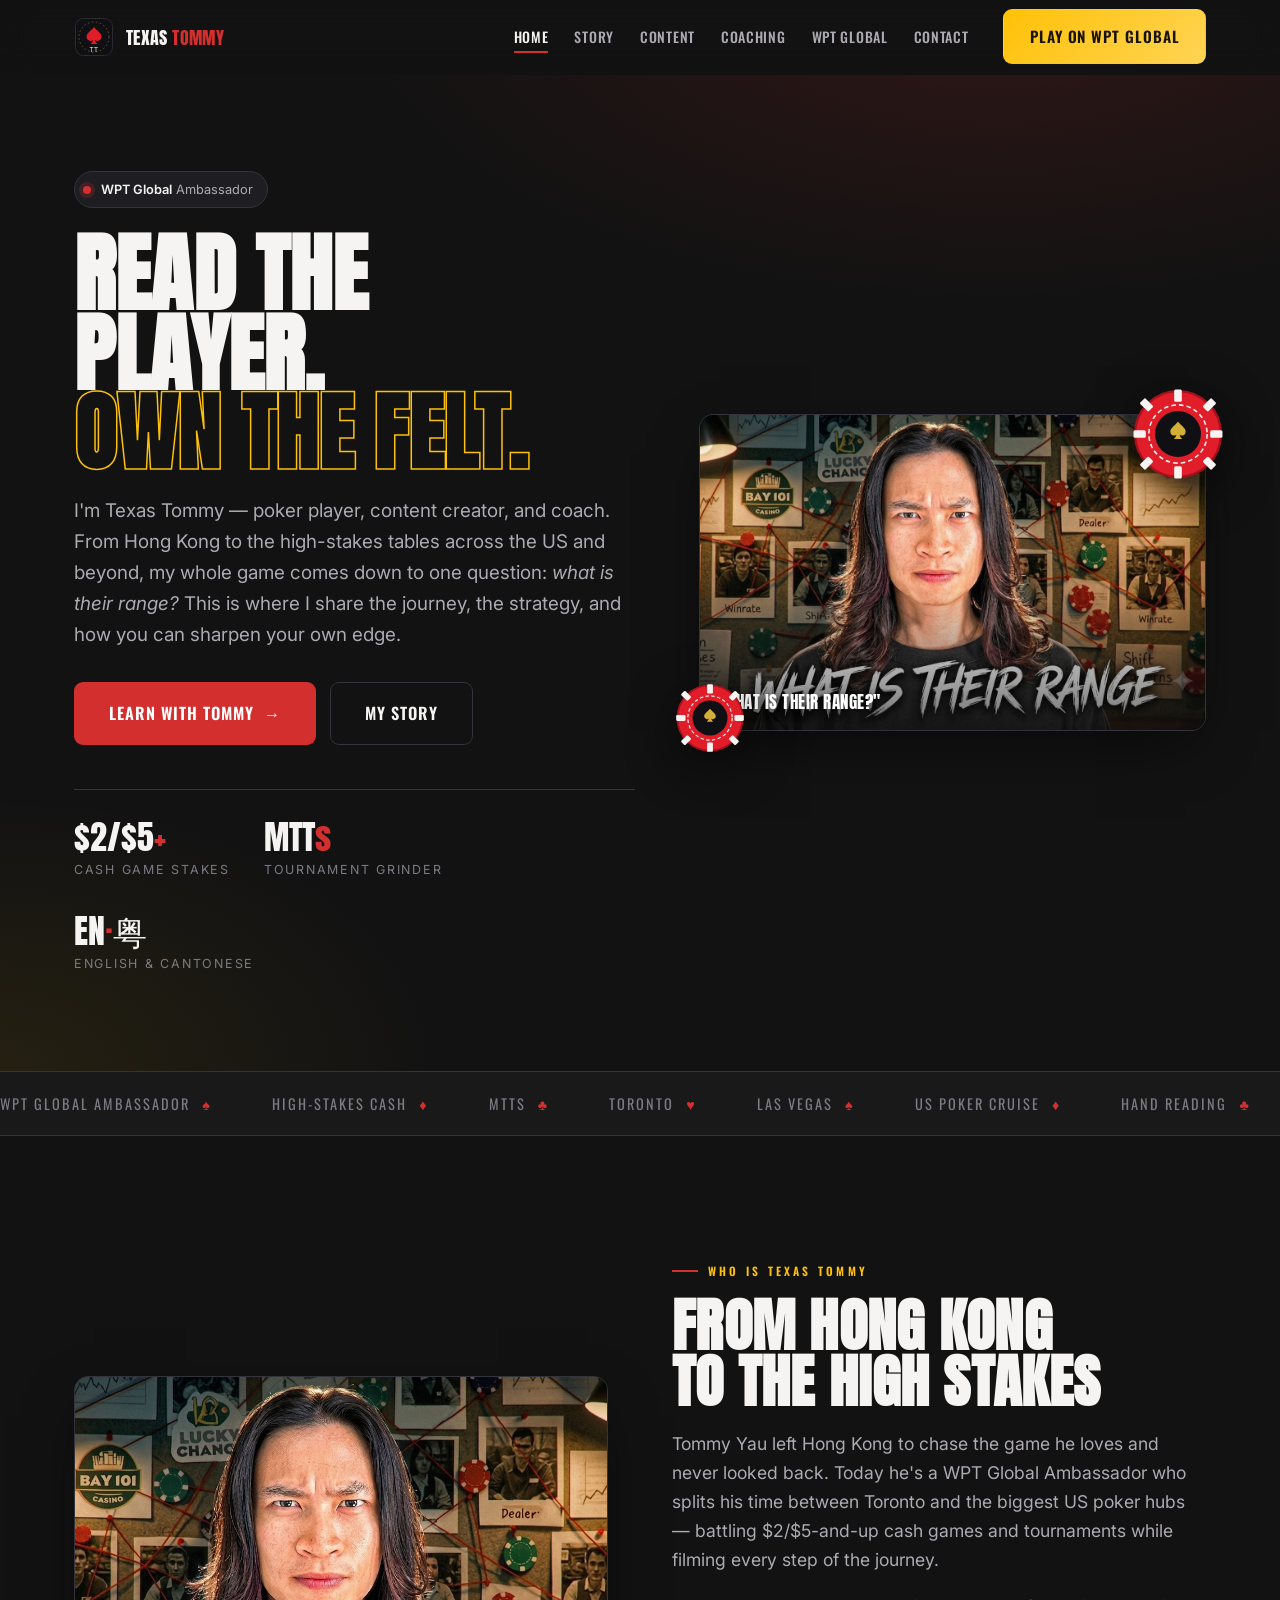
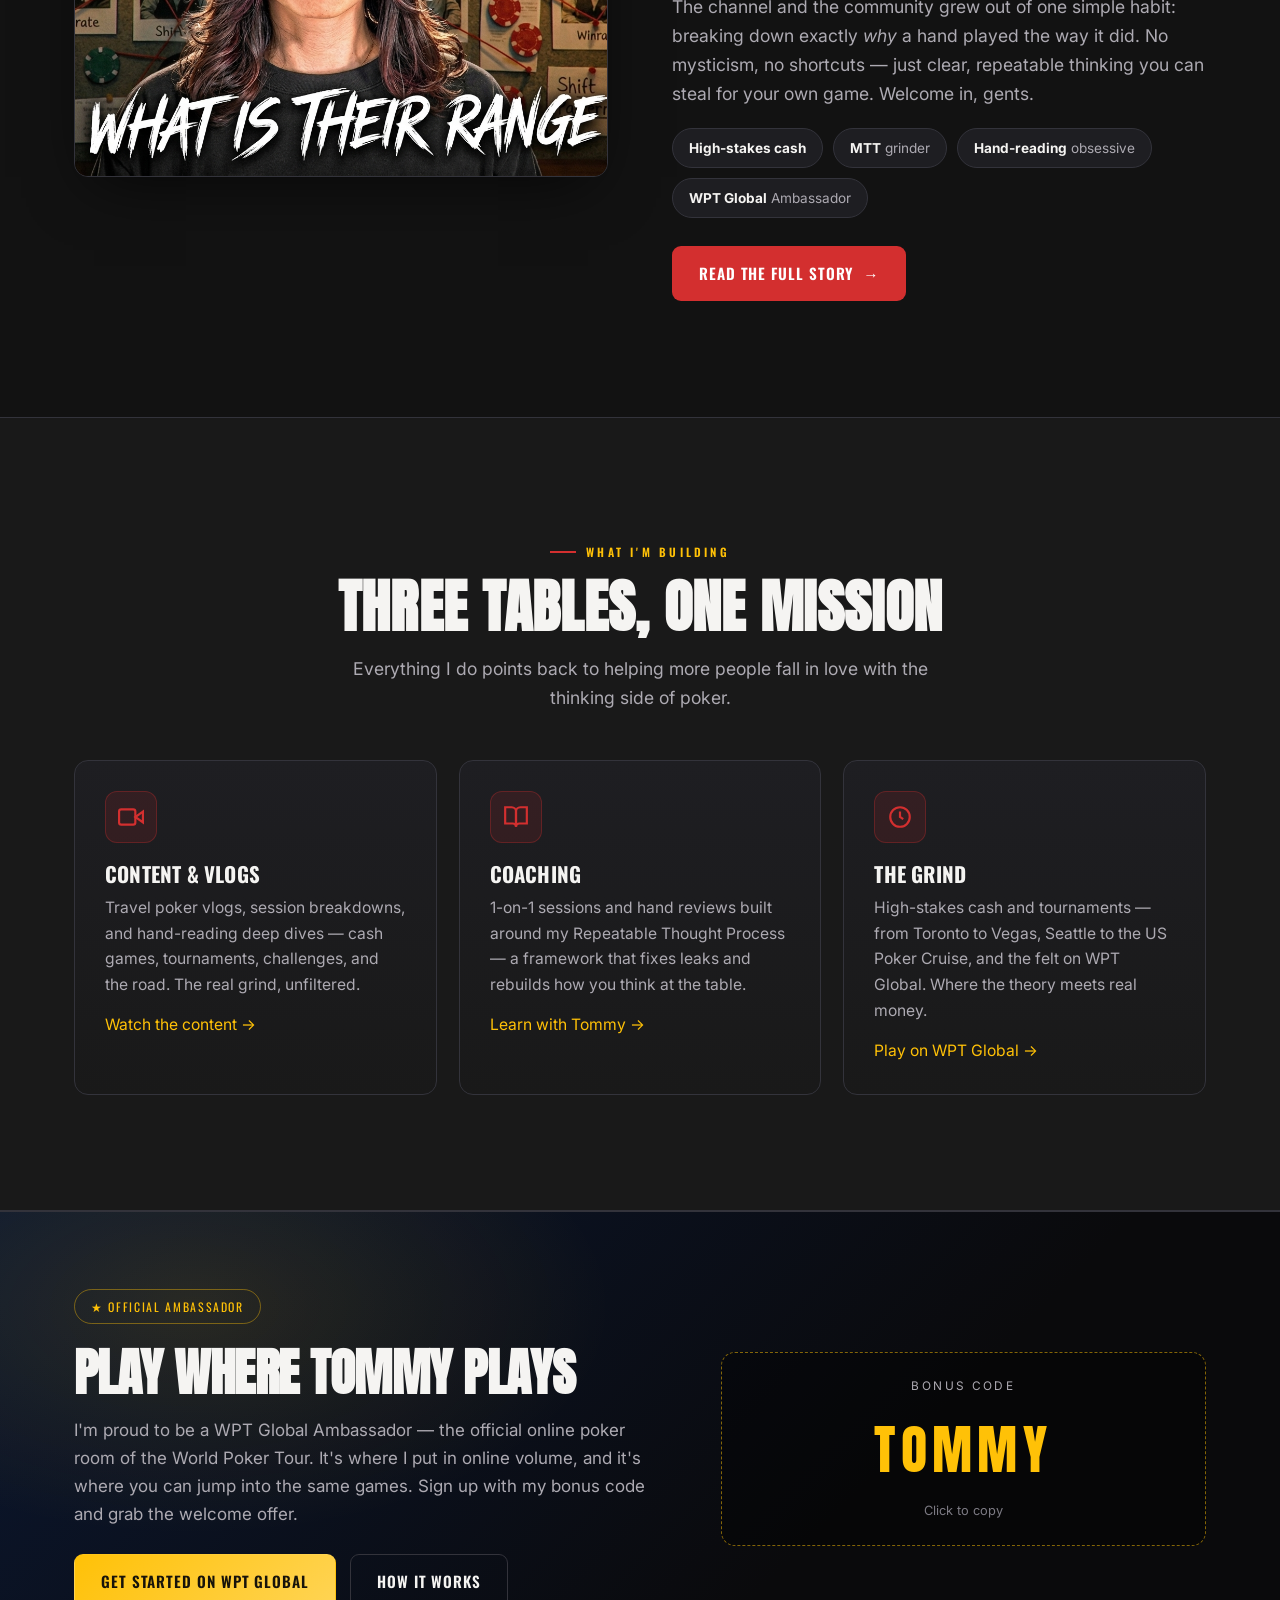
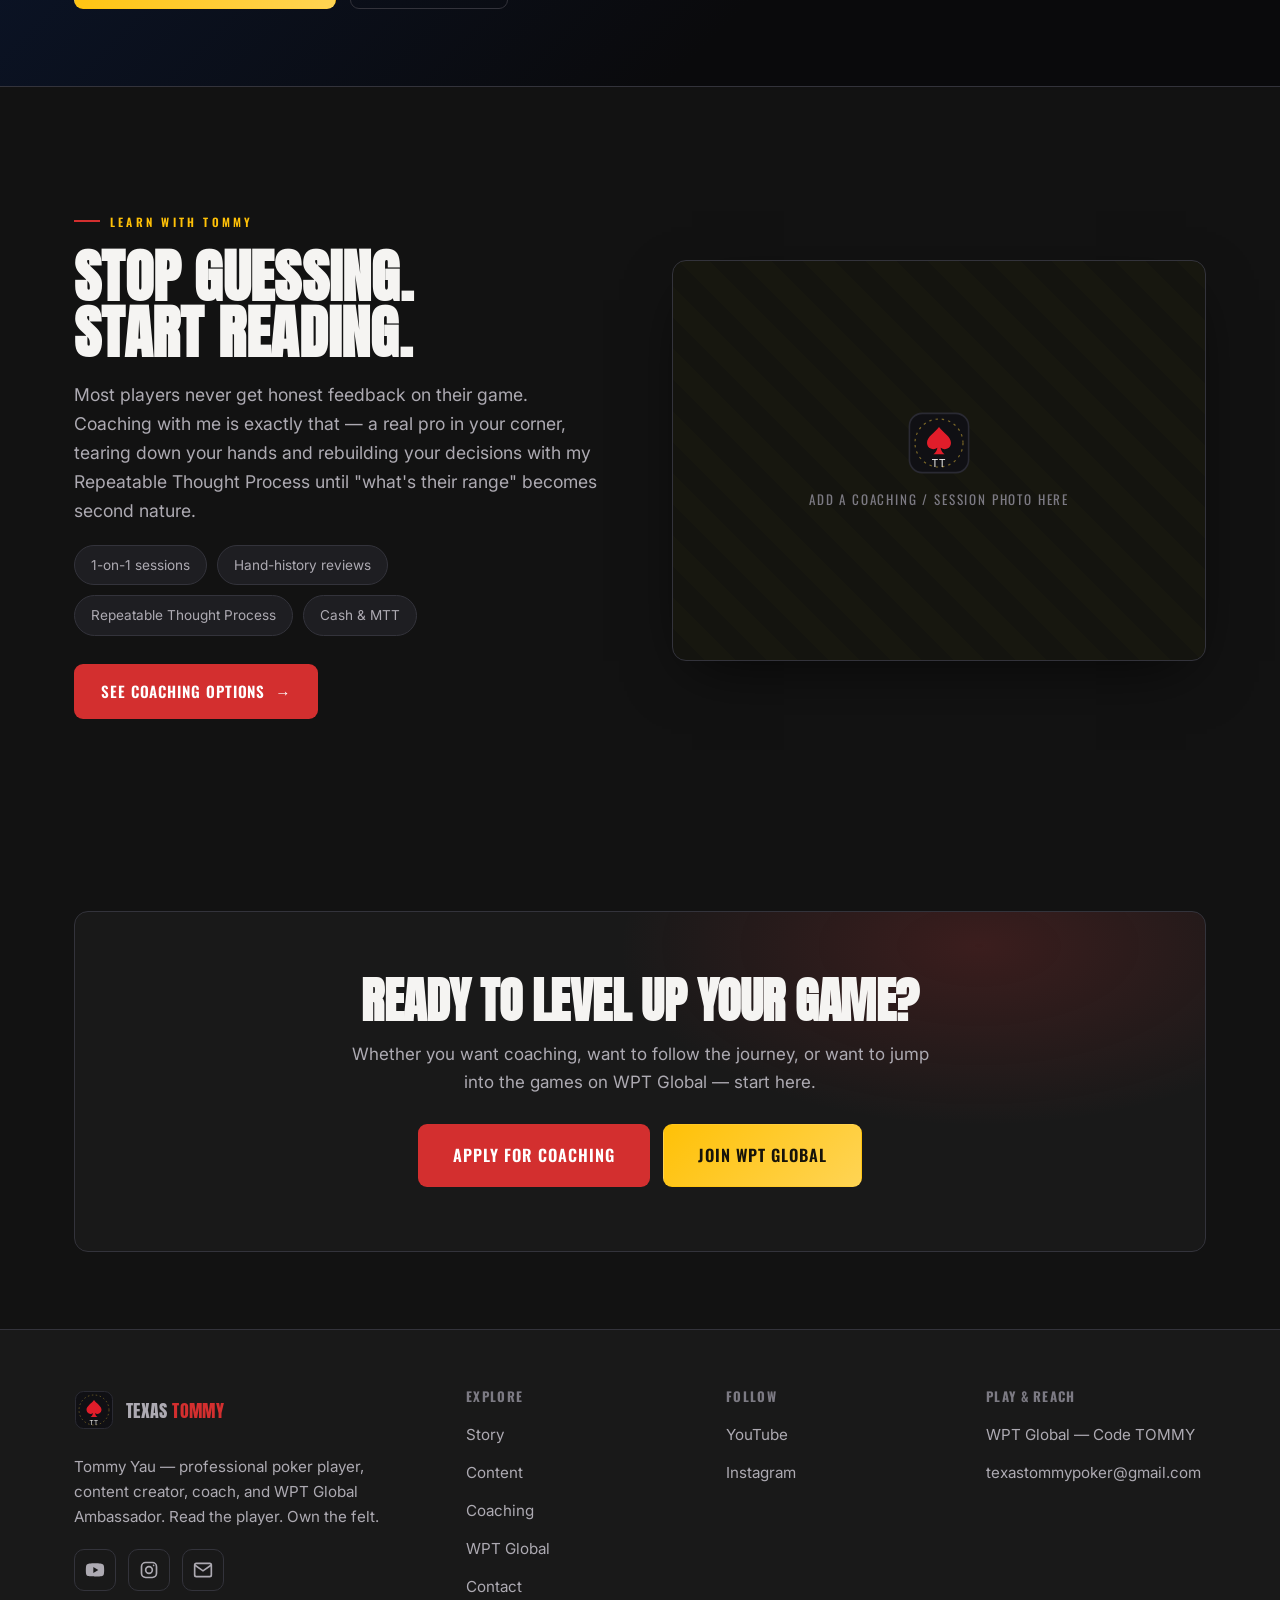
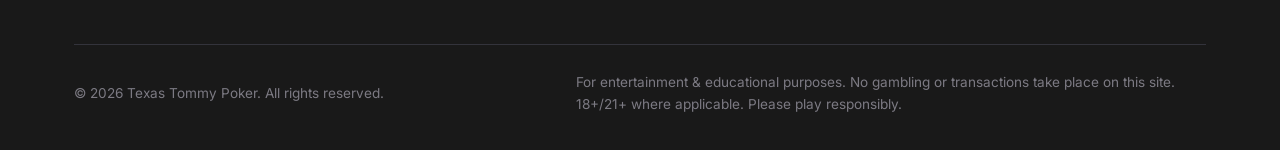
==== commit 49088bf8: "Update site with Tommy's real profile, brand palette, and WPT assets Ground the site in Tommy Yau's " ====
--- a/index.html
+++ b/index.html
@@ -3,15 +3,15 @@
 <head>
   <meta charset="UTF-8" />
   <meta name="viewport" content="width=device-width, initial-scale=1.0" />
-  <title>Texas Tommy Poker — Pro Player · Coach · WPT Global Pro</title>
-  <meta name="description" content="The official home of Texas Tommy — professional poker player, content creator, coach, and WPT Global sponsored pro. His story, his grind, and how to learn from him." />
-  <meta name="theme-color" content="#0a0a0c" />
+  <title>Texas Tommy Poker — Tommy Yau · Pro Player · Coach · WPT Global Ambassador</title>
+  <meta name="description" content="The official home of Texas Tommy (Tommy Yau) — professional poker player, content creator, coach, and WPT Global Ambassador. From Hong Kong to the high-stakes tables. His story, his content, and how to learn from him." />
+  <meta name="theme-color" content="#121212" />
   <link rel="icon" href="assets/img/favicon.svg" type="image/svg+xml" />
 
   <!-- Open Graph -->
   <meta property="og:type" content="website" />
-  <meta property="og:title" content="Texas Tommy Poker — Pro Player · Coach · WPT Global Pro" />
-  <meta property="og:description" content="From Bay Area card rooms to WPT Global. Tommy's story, strategy, and coaching." />
+  <meta property="og:title" content="Texas Tommy Poker — Pro Player · Coach · WPT Global Ambassador" />
+  <meta property="og:description" content="From Hong Kong to the high-stakes tables. Tommy Yau's story, content, and coaching." />
   <meta property="og:image" content="assets/img/tommy-range.png" />
 
   <link rel="preconnect" href="https://fonts.googleapis.com" />
@@ -31,14 +31,15 @@
       <nav aria-label="Primary">
         <ul class="nav__links">
           <li><a class="nav__link" href="index.html" aria-current="page">Home</a></li>
-          <li><a class="nav__link" href="story.html">The Story</a></li>
+          <li><a class="nav__link" href="story.html">Story</a></li>
+          <li><a class="nav__link" href="content.html">Content</a></li>
           <li><a class="nav__link" href="coaching.html">Coaching</a></li>
           <li><a class="nav__link" href="wpt-global.html">WPT Global</a></li>
           <li><a class="nav__link" href="contact.html">Contact</a></li>
           <li class="nav__cta"><a class="btn btn--gold" href="wpt-global.html">Play on WPT Global</a></li>
         </ul>
       </nav>
-      <button class="nav__toggle" aria-label="Toggle menu" aria-expanded="false" aria-controls="primary-menu">
+      <button class="nav__toggle" aria-label="Toggle menu" aria-expanded="false">
         <span></span><span></span><span></span>
       </button>
     </div>
@@ -51,17 +52,17 @@
         <div class="hero__content reveal">
           <div class="hero__badge">
             <span class="dot" aria-hidden="true"></span>
-            <span><b>WPT Global</b> Sponsored Pro</span>
+            <span><b>WPT Global</b> Ambassador</span>
           </div>
           <h1 class="hero__title">
             Read the player.<br />
             <span class="stroke">Own the felt.</span>
           </h1>
           <p class="hero__lead">
-            I'm Texas Tommy — poker player, content creator, and coach. From
-            Bay Area card rooms to the biggest games online, my whole game comes
-            down to one question: <em>what is their range?</em> This is where I
-            share the journey, the strategy, and how you can sharpen your own edge.
+            I'm Texas Tommy — poker player, content creator, and coach. From Hong
+            Kong to the high-stakes tables across the US and beyond, my whole game
+            comes down to one question: <em>what is their range?</em> This is where
+            I share the journey, the strategy, and how you can sharpen your own edge.
           </p>
           <div class="hero__cta">
             <a class="btn btn--lg" href="coaching.html">
@@ -70,19 +71,19 @@
             <a class="btn btn--ghost btn--lg" href="story.html">My Story</a>
           </div>
 
-          <!-- EDIT ME: swap in Tommy's real numbers -->
+          <!-- EDIT ME: fine-tune these to Tommy's preferred figures -->
           <div class="hero__stats">
             <div class="stat">
-              <div class="stat__num">10<span>+</span></div>
-              <div class="stat__label">Years on the felt</div>
+              <div class="stat__num">$2/$5<span>+</span></div>
+              <div class="stat__label">Cash game stakes</div>
             </div>
             <div class="stat">
-              <div class="stat__num">7<span>-</span>fig</div>
-              <div class="stat__label">Volume moved</div>
+              <div class="stat__num">MTT<span>s</span></div>
+              <div class="stat__label">Tournament grinder</div>
             </div>
             <div class="stat">
-              <div class="stat__num">100<span>k+</span></div>
-              <div class="stat__label">Community reached</div>
+              <div class="stat__num">EN<span>·</span>粤</div>
+              <div class="stat__label">English &amp; Cantonese</div>
             </div>
           </div>
         </div>
@@ -101,19 +102,23 @@
     <!-- ===================== STRIP ===================== -->
     <div class="strip" aria-hidden="true">
       <div class="strip__track">
-        <span class="strip__item">WPT Global Pro <span class="sep">♠</span></span>
-        <span class="strip__item">Bay 101 <span class="sep">♦</span></span>
-        <span class="strip__item">Lucky Chances <span class="sep">♣</span></span>
-        <span class="strip__item">Live &amp; Online Cash <span class="sep">♥</span></span>
-        <span class="strip__item">Hand Reading <span class="sep">♠</span></span>
-        <span class="strip__item">Coaching <span class="sep">♦</span></span>
+        <span class="strip__item">WPT Global Ambassador <span class="sep">♠</span></span>
+        <span class="strip__item">High-Stakes Cash <span class="sep">♦</span></span>
+        <span class="strip__item">MTTs <span class="sep">♣</span></span>
+        <span class="strip__item">Toronto <span class="sep">♥</span></span>
+        <span class="strip__item">Las Vegas <span class="sep">♠</span></span>
+        <span class="strip__item">US Poker Cruise <span class="sep">♦</span></span>
+        <span class="strip__item">Hand Reading <span class="sep">♣</span></span>
+        <span class="strip__item">Coaching <span class="sep">♥</span></span>
         <!-- duplicate for seamless loop -->
-        <span class="strip__item">WPT Global Pro <span class="sep">♠</span></span>
-        <span class="strip__item">Bay 101 <span class="sep">♦</span></span>
-        <span class="strip__item">Lucky Chances <span class="sep">♣</span></span>
-        <span class="strip__item">Live &amp; Online Cash <span class="sep">♥</span></span>
-        <span class="strip__item">Hand Reading <span class="sep">♠</span></span>
-        <span class="strip__item">Coaching <span class="sep">♦</span></span>
+        <span class="strip__item">WPT Global Ambassador <span class="sep">♠</span></span>
+        <span class="strip__item">High-Stakes Cash <span class="sep">♦</span></span>
+        <span class="strip__item">MTTs <span class="sep">♣</span></span>
+        <span class="strip__item">Toronto <span class="sep">♥</span></span>
+        <span class="strip__item">Las Vegas <span class="sep">♠</span></span>
+        <span class="strip__item">US Poker Cruise <span class="sep">♦</span></span>
+        <span class="strip__item">Hand Reading <span class="sep">♣</span></span>
+        <span class="strip__item">Coaching <span class="sep">♥</span></span>
       </div>
     </div>
 
@@ -125,24 +130,24 @@
         </div>
         <div class="split__body reveal">
           <span class="eyebrow">Who is Texas Tommy</span>
-          <h2 class="section-title">A grinder who turned<br />reads into a craft</h2>
+          <h2 class="section-title">From Hong Kong<br />to the high stakes</h2>
           <p class="section-lead">
-            Tommy earned his stripes the hard way — long sessions in Bay Area
-            card rooms, learning to see the story behind every bet. Today he's a
-            WPT Global sponsored pro who splits his time between the tables, the
-            camera, and the students he coaches.
+            Tommy Yau left Hong Kong to chase the game he loves and never looked
+            back. Today he's a WPT Global Ambassador who splits his time between
+            Toronto and the biggest US poker hubs — battling $2/$5-and-up cash
+            games and tournaments while filming every step of the journey.
           </p>
           <p class="section-lead">
             The channel and the community grew out of one simple habit: breaking
             down exactly <em>why</em> a hand played the way it did. No mysticism,
             no shortcuts — just clear, repeatable thinking you can steal for your
-            own game.
+            own game. Welcome in, gents.
           </p>
           <ul class="pills">
-            <li><b>Live cash</b> specialist</li>
+            <li><b>High-stakes cash</b></li>
+            <li><b>MTT</b> grinder</li>
             <li><b>Hand-reading</b> obsessive</li>
-            <li><b>Content</b> creator</li>
-            <li><b>WPT Global</b> pro</li>
+            <li><b>WPT Global</b> Ambassador</li>
           </ul>
           <div style="margin-top: 28px;">
             <a class="btn" href="story.html">Read the full story <span class="btn__arrow" aria-hidden="true">→</span></a>
@@ -169,9 +174,11 @@
             </div>
             <h3>Content &amp; Vlogs</h3>
             <p>
-              Poker vlogs, session breakdowns, and hand-reading deep dives on
-              YouTube and Instagram — the real grind, unfiltered.
+              Travel poker vlogs, session breakdowns, and hand-reading deep dives —
+              cash games, tournaments, challenges, and the road. The real grind,
+              unfiltered.
             </p>
+            <p style="margin-top:14px;"><a href="content.html" class="text-gold">Watch the content →</a></p>
           </article>
           <article class="card reveal">
             <div class="card__icon" aria-hidden="true">
@@ -179,9 +186,11 @@
             </div>
             <h3>Coaching</h3>
             <p>
-              1-on-1 sessions, hand reviews, and structured programs built to fix
-              leaks and rebuild the way you think at the table.
+              1-on-1 sessions and hand reviews built around my Repeatable Thought
+              Process — a framework that fixes leaks and rebuilds how you think at
+              the table.
             </p>
+            <p style="margin-top:14px;"><a href="coaching.html" class="text-gold">Learn with Tommy →</a></p>
           </article>
           <article class="card reveal">
             <div class="card__icon" aria-hidden="true">
@@ -189,9 +198,11 @@
             </div>
             <h3>The Grind</h3>
             <p>
-              Live and online cash — from my home rooms in the Bay to the felt on
-              WPT Global. Where the theory meets real money.
+              High-stakes cash and tournaments — from Toronto to Vegas, Seattle to
+              the US Poker Cruise, and the felt on WPT Global. Where the theory
+              meets real money.
             </p>
+            <p style="margin-top:14px;"><a href="wpt-global.html" class="text-gold">Play on WPT Global →</a></p>
           </article>
         </div>
       </div>
@@ -201,13 +212,13 @@
     <section class="wpt section--tight">
       <div class="container wpt__inner">
         <div class="reveal">
-          <span class="wpt__badge">★ Official Partner</span>
+          <span class="wpt__badge">★ Official Ambassador</span>
           <h2>Play where Tommy plays</h2>
           <p>
-            I'm proud to be a WPT Global sponsored pro — the official online poker
+            I'm proud to be a WPT Global Ambassador — the official online poker
             room of the World Poker Tour. It's where I put in online volume, and
-            it's where you can jump into the same games. Sign up with my code and
-            we both get looked after.
+            it's where you can jump into the same games. Sign up with my bonus code
+            and grab the welcome offer.
           </p>
           <div style="margin-top: 26px; display:flex; gap:14px; flex-wrap:wrap;">
             <a class="btn btn--gold" href="wpt-global.html">Get Started on WPT Global</a>
@@ -215,8 +226,7 @@
           </div>
         </div>
         <div class="wpt__code reveal">
-          <div class="label">Sign-up code</div>
-          <!-- EDIT ME: replace TOMMY with Tommy's real WPT Global code -->
+          <div class="label">Bonus code</div>
           <div class="code" data-copy="TOMMY" title="Click to copy">TOMMY</div>
           <div class="hint">Click to copy</div>
         </div>
@@ -238,14 +248,14 @@
           <p class="section-lead">
             Most players never get honest feedback on their game. Coaching with me
             is exactly that — a real pro in your corner, tearing down your hands
-            and rebuilding your decisions until "what's their range" becomes second
-            nature.
+            and rebuilding your decisions with my Repeatable Thought Process until
+            "what's their range" becomes second nature.
           </p>
           <ul class="pills">
             <li>1-on-1 sessions</li>
             <li>Hand-history reviews</li>
-            <li>Live sweat / rail</li>
-            <li>Group workshops</li>
+            <li>Repeatable Thought Process</li>
+            <li>Cash &amp; MTT</li>
           </ul>
           <div style="margin-top: 28px;">
             <a class="btn" href="coaching.html">See coaching options <span class="btn__arrow" aria-hidden="true">→</span></a>
@@ -282,8 +292,8 @@
             <span class="brand__name">Texas <span>Tommy</span></span>
           </a>
           <p>
-            Professional poker player, content creator, coach, and WPT Global
-            sponsored pro. Read the player. Own the felt.
+            Tommy Yau — professional poker player, content creator, coach, and WPT
+            Global Ambassador. Read the player. Own the felt.
           </p>
           <div class="socials">
             <a href="https://youtube.com/@texas_tommy" target="_blank" rel="noopener" aria-label="YouTube">
@@ -292,15 +302,16 @@
             <a href="https://www.instagram.com/texas_tommyy" target="_blank" rel="noopener" aria-label="Instagram">
               <svg width="20" height="20" viewBox="0 0 24 24" fill="none" stroke="currentColor" stroke-width="2"><rect x="3" y="3" width="18" height="18" rx="5"/><circle cx="12" cy="12" r="4"/><circle cx="17.5" cy="6.5" r="1" fill="currentColor" stroke="none"/></svg>
             </a>
-            <a href="wpt-global.html" aria-label="WPT Global">
-              <svg width="20" height="20" viewBox="0 0 24 24" fill="none" stroke="currentColor" stroke-width="2"><path d="M12 2l3 7h7l-5.5 4.5L18 22l-6-4-6 4 1.5-8.5L2 9h7z"/></svg>
+            <a href="mailto:texastommypoker@gmail.com" aria-label="Email">
+              <svg width="20" height="20" viewBox="0 0 24 24" fill="none" stroke="currentColor" stroke-width="2"><rect x="2" y="4" width="20" height="16" rx="2"/><path d="M2 6l10 7L22 6"/></svg>
             </a>
           </div>
         </div>
         <div>
           <h4>Explore</h4>
           <ul>
-            <li><a href="story.html">The Story</a></li>
+            <li><a href="story.html">Story</a></li>
+            <li><a href="content.html">Content</a></li>
             <li><a href="coaching.html">Coaching</a></li>
             <li><a href="wpt-global.html">WPT Global</a></li>
             <li><a href="contact.html">Contact</a></li>
@@ -314,10 +325,10 @@
           </ul>
         </div>
         <div>
-          <h4>Play</h4>
+          <h4>Play &amp; Reach</h4>
           <ul>
             <li><a href="wpt-global.html">WPT Global — Code TOMMY</a></li>
-            <li><a href="coaching.html">Book a session</a></li>
+            <li><a href="mailto:texastommypoker@gmail.com">texastommypoker@gmail.com</a></li>
           </ul>
         </div>
       </div>
--- a/assets/css/styles.css
+++ b/assets/css/styles.css
@@ -6,29 +6,31 @@
 
 /* ---------- Design tokens ---------- */
 :root {
-  /* Core palette */
-  --black: #0a0a0c;
-  --ink: #101014;
-  --panel: #16161c;
-  --panel-2: #1d1d25;
-  --line: #2a2a33;
+  /* Core palette — Texas Tommy brand guide
+     Charcoal #121212 · Texas Red #D32F2F · Felt Green #2E7D32 · Gold #FFC107 */
+  --black: #121212;
+  --ink: #191919;
+  --panel: #1e1e22;
+  --panel-2: #26262c;
+  --line: #33333b;
 
   --white: #f5f4f2;
-  --muted: #a9a7b0;
-  --muted-2: #77757f;
+  --muted: #adaab2;
+  --muted-2: #7c7a83;
 
   /* Brand accents */
-  --crimson: #e11d2a;
-  --crimson-deep: #a3121c;
-  --gold: #d4af37;
-  --gold-soft: #e7c85f;
-  --felt: #0e5c3f; /* poker table green, used sparingly */
+  --crimson: #d32f2f;      /* Texas Red — primary CTA */
+  --crimson-deep: #a31f1f;
+  --gold: #ffc107;         /* Premium Gold — accents */
+  --gold-soft: #ffd454;
+  --felt: #2e7d32;         /* Felt Green — success / profit */
+  --felt-soft: #43a047;
 
   /* Effects */
   --radius: 14px;
   --radius-sm: 9px;
   --shadow: 0 20px 60px -20px rgba(0, 0, 0, 0.75);
-  --shadow-red: 0 18px 50px -18px rgba(225, 29, 42, 0.55);
+  --shadow-red: 0 18px 50px -18px rgba(211, 47, 47, 0.55);
   --ring: 0 0 0 1px var(--line);
 
   /* Type */
@@ -180,7 +182,7 @@
   --bg: linear-gradient(135deg, var(--gold), var(--gold-soft));
   color: #17130a;
 }
-.btn--gold:hover { box-shadow: 0 18px 50px -18px rgba(212, 175, 55, 0.6); }
+.btn--gold:hover { box-shadow: 0 18px 50px -18px rgba(255, 193, 7, 0.6); }
 
 .btn--ghost {
   background: transparent;
@@ -190,7 +192,7 @@
 .btn--ghost:hover {
   border-color: var(--crimson);
   box-shadow: none;
-  background: rgba(225, 29, 42, 0.06);
+  background: rgba(211, 47, 47, 0.06);
 }
 
 .btn--lg { padding: 17px 34px; font-size: 1.02rem; }
@@ -204,14 +206,14 @@
   position: sticky;
   top: 0;
   z-index: 100;
-  background: rgba(10, 10, 12, 0.72);
+  background: rgba(18, 18, 18, 0.72);
   backdrop-filter: saturate(140%) blur(14px);
   border-bottom: 1px solid transparent;
   transition: border-color 0.25s ease, background 0.25s ease;
 }
 .nav.is-scrolled {
   border-bottom-color: var(--line);
-  background: rgba(10, 10, 12, 0.92);
+  background: rgba(18, 18, 18, 0.92);
 }
 
 .nav__inner {
@@ -245,7 +247,7 @@
 .nav__links {
   display: flex;
   align-items: center;
-  gap: 32px;
+  gap: 26px;
   list-style: none;
   margin: 0;
   padding: 0;
@@ -304,8 +306,8 @@
   overflow: hidden;
   padding-block: clamp(56px, 8vw, 96px);
   background:
-    radial-gradient(1100px 520px at 78% -8%, rgba(225, 29, 42, 0.16), transparent 60%),
-    radial-gradient(800px 500px at 0% 100%, rgba(212, 175, 55, 0.08), transparent 55%);
+    radial-gradient(1100px 520px at 78% -8%, rgba(211, 47, 47, 0.16), transparent 60%),
+    radial-gradient(800px 500px at 0% 100%, rgba(255, 193, 7, 0.08), transparent 55%);
 }
 
 .hero__grid {
@@ -331,7 +333,7 @@
 .hero__badge .dot {
   width: 8px; height: 8px; border-radius: 50%;
   background: var(--crimson);
-  box-shadow: 0 0 0 4px rgba(225, 29, 42, 0.2);
+  box-shadow: 0 0 0 4px rgba(211, 47, 47, 0.2);
 }
 
 .hero__title {
@@ -408,7 +410,7 @@
   content: "";
   position: absolute;
   inset: 0;
-  background: linear-gradient(180deg, transparent 55%, rgba(10, 10, 12, 0.6));
+  background: linear-gradient(180deg, transparent 55%, rgba(18, 18, 18, 0.6));
 }
 .hero__tag {
   position: absolute;
@@ -434,6 +436,68 @@
 @keyframes float {
   0%, 100% { transform: translateY(0) rotate(0deg); }
   50% { transform: translateY(-12px) rotate(6deg); }
+}
+
+/* ---------- Video / content ---------- */
+.embed {
+  position: relative;
+  width: 100%;
+  aspect-ratio: 16 / 9;
+  border-radius: var(--radius);
+  overflow: hidden;
+  border: 1px solid var(--line);
+  box-shadow: var(--shadow);
+  background: #000;
+}
+.embed iframe { position: absolute; inset: 0; width: 100%; height: 100%; border: 0; }
+
+.video {
+  display: block;
+  position: relative;
+  border-radius: var(--radius);
+  overflow: hidden;
+  border: 1px solid var(--line);
+  aspect-ratio: 16 / 9;
+  background: var(--panel);
+  transition: transform 0.2s ease, border-color 0.2s ease, box-shadow 0.2s ease;
+}
+.video:hover { transform: translateY(-4px); border-color: rgba(211, 47, 47, 0.5); box-shadow: var(--shadow); }
+.video img { width: 100%; height: 100%; object-fit: cover; }
+.video::after {
+  content: "";
+  position: absolute; inset: 0;
+  background: linear-gradient(180deg, transparent 45%, rgba(0, 0, 0, 0.75));
+}
+.video__play {
+  position: absolute;
+  top: 50%; left: 50%;
+  transform: translate(-50%, -50%);
+  width: 66px; height: 66px;
+  display: grid; place-items: center;
+  border-radius: 50%;
+  background: var(--crimson);
+  color: #fff;
+  z-index: 2;
+  box-shadow: 0 10px 30px -8px rgba(211, 47, 47, 0.7);
+  transition: transform 0.2s ease;
+}
+.video:hover .video__play { transform: translate(-50%, -50%) scale(1.08); }
+.video__label {
+  position: absolute;
+  left: 16px; bottom: 14px; right: 16px;
+  z-index: 2;
+  font-family: var(--font-head);
+  text-transform: uppercase;
+  letter-spacing: 0.02em;
+  font-size: 1rem;
+  color: #fff;
+}
+.video__cat {
+  display: inline-block;
+  font-size: 0.68rem;
+  letter-spacing: 0.16em;
+  color: var(--gold);
+  margin-bottom: 4px;
 }
 
 /* ---------- Marquee / logos strip ---------- */
@@ -486,7 +550,7 @@
 }
 .card:hover {
   transform: translateY(-4px);
-  border-color: rgba(225, 29, 42, 0.5);
+  border-color: rgba(211, 47, 47, 0.5);
   box-shadow: var(--shadow);
 }
 .card__icon {
@@ -495,8 +559,8 @@
   display: grid;
   place-items: center;
   border-radius: 12px;
-  background: rgba(225, 29, 42, 0.12);
-  border: 1px solid rgba(225, 29, 42, 0.3);
+  background: rgba(211, 47, 47, 0.12);
+  border: 1px solid rgba(211, 47, 47, 0.3);
   margin-bottom: 20px;
   color: var(--crimson);
 }
@@ -567,7 +631,7 @@
   border-radius: 50%;
   background: var(--black);
   border: 3px solid var(--crimson);
-  box-shadow: 0 0 0 4px rgba(225, 29, 42, 0.12);
+  box-shadow: 0 0 0 4px rgba(211, 47, 47, 0.12);
 }
 .tl-item__era {
   font-family: var(--font-head);
@@ -590,7 +654,7 @@
   position: relative;
   overflow: hidden;
   background:
-    radial-gradient(700px 380px at 15% 20%, rgba(212, 175, 55, 0.12), transparent 60%),
+    radial-gradient(700px 380px at 15% 20%, rgba(255, 193, 7, 0.12), transparent 60%),
     linear-gradient(135deg, #0b1730, #0a0a0c 65%);
   border-block: 1px solid var(--line);
 }
@@ -604,7 +668,7 @@
   display: inline-flex;
   align-items: center;
   gap: 10px;
-  border: 1px solid rgba(212, 175, 55, 0.4);
+  border: 1px solid rgba(255, 193, 7, 0.4);
   color: var(--gold);
   border-radius: 100px;
   padding: 7px 16px;
@@ -624,7 +688,7 @@
 
 .wpt__code {
   background: rgba(0, 0, 0, 0.35);
-  border: 1px dashed rgba(212, 175, 55, 0.5);
+  border: 1px dashed rgba(255, 193, 7, 0.5);
   border-radius: var(--radius);
   padding: 24px;
   text-align: center;
@@ -695,7 +759,7 @@
 .textarea:focus {
   outline: none;
   border-color: var(--crimson);
-  box-shadow: 0 0 0 3px rgba(225, 29, 42, 0.15);
+  box-shadow: 0 0 0 3px rgba(211, 47, 47, 0.15);
 }
 .textarea { resize: vertical; min-height: 130px; }
 .field__error {
@@ -731,7 +795,7 @@
 .form__status.is-error {
   display: block;
   background: rgba(163, 18, 28, 0.16);
-  border: 1px solid rgba(225, 29, 42, 0.5);
+  border: 1px solid rgba(211, 47, 47, 0.5);
   color: #ff8a90;
 }
 
@@ -761,8 +825,8 @@
   height: 100%;
 }
 .tier--featured {
-  border-color: rgba(212, 175, 55, 0.55);
-  box-shadow: 0 20px 60px -24px rgba(212, 175, 55, 0.35);
+  border-color: rgba(255, 193, 7, 0.55);
+  box-shadow: 0 20px 60px -24px rgba(255, 193, 7, 0.35);
 }
 .tier__tag {
   align-self: flex-start;
@@ -771,7 +835,7 @@
   letter-spacing: 0.14em;
   font-size: 0.7rem;
   color: var(--gold);
-  border: 1px solid rgba(212, 175, 55, 0.4);
+  border: 1px solid rgba(255, 193, 7, 0.4);
   border-radius: 100px;
   padding: 4px 12px;
   margin-bottom: 16px;
@@ -803,7 +867,7 @@
 /* ---------- CTA banner ---------- */
 .cta-band {
   background:
-    radial-gradient(600px 300px at 80% 10%, rgba(225, 29, 42, 0.18), transparent 60%),
+    radial-gradient(600px 300px at 80% 10%, rgba(211, 47, 47, 0.18), transparent 60%),
     var(--ink);
   border: 1px solid var(--line);
   border-radius: var(--radius);
@@ -860,7 +924,7 @@
   color: var(--muted);
   transition: all 0.2s ease;
 }
-.socials a:hover { color: #fff; border-color: var(--crimson); background: rgba(225, 29, 42, 0.08); transform: translateY(-2px); }
+.socials a:hover { color: #fff; border-color: var(--crimson); background: rgba(211, 47, 47, 0.08); transform: translateY(-2px); }
 
 .footer__bottom {
   display: flex;
@@ -897,7 +961,7 @@
 .page-head {
   padding-block: clamp(56px, 8vw, 96px) clamp(24px, 4vw, 48px);
   background:
-    radial-gradient(900px 400px at 80% -20%, rgba(225, 29, 42, 0.14), transparent 60%);
+    radial-gradient(900px 400px at 80% -20%, rgba(211, 47, 47, 0.14), transparent 60%);
   border-bottom: 1px solid var(--line);
 }
 .page-head h1 {
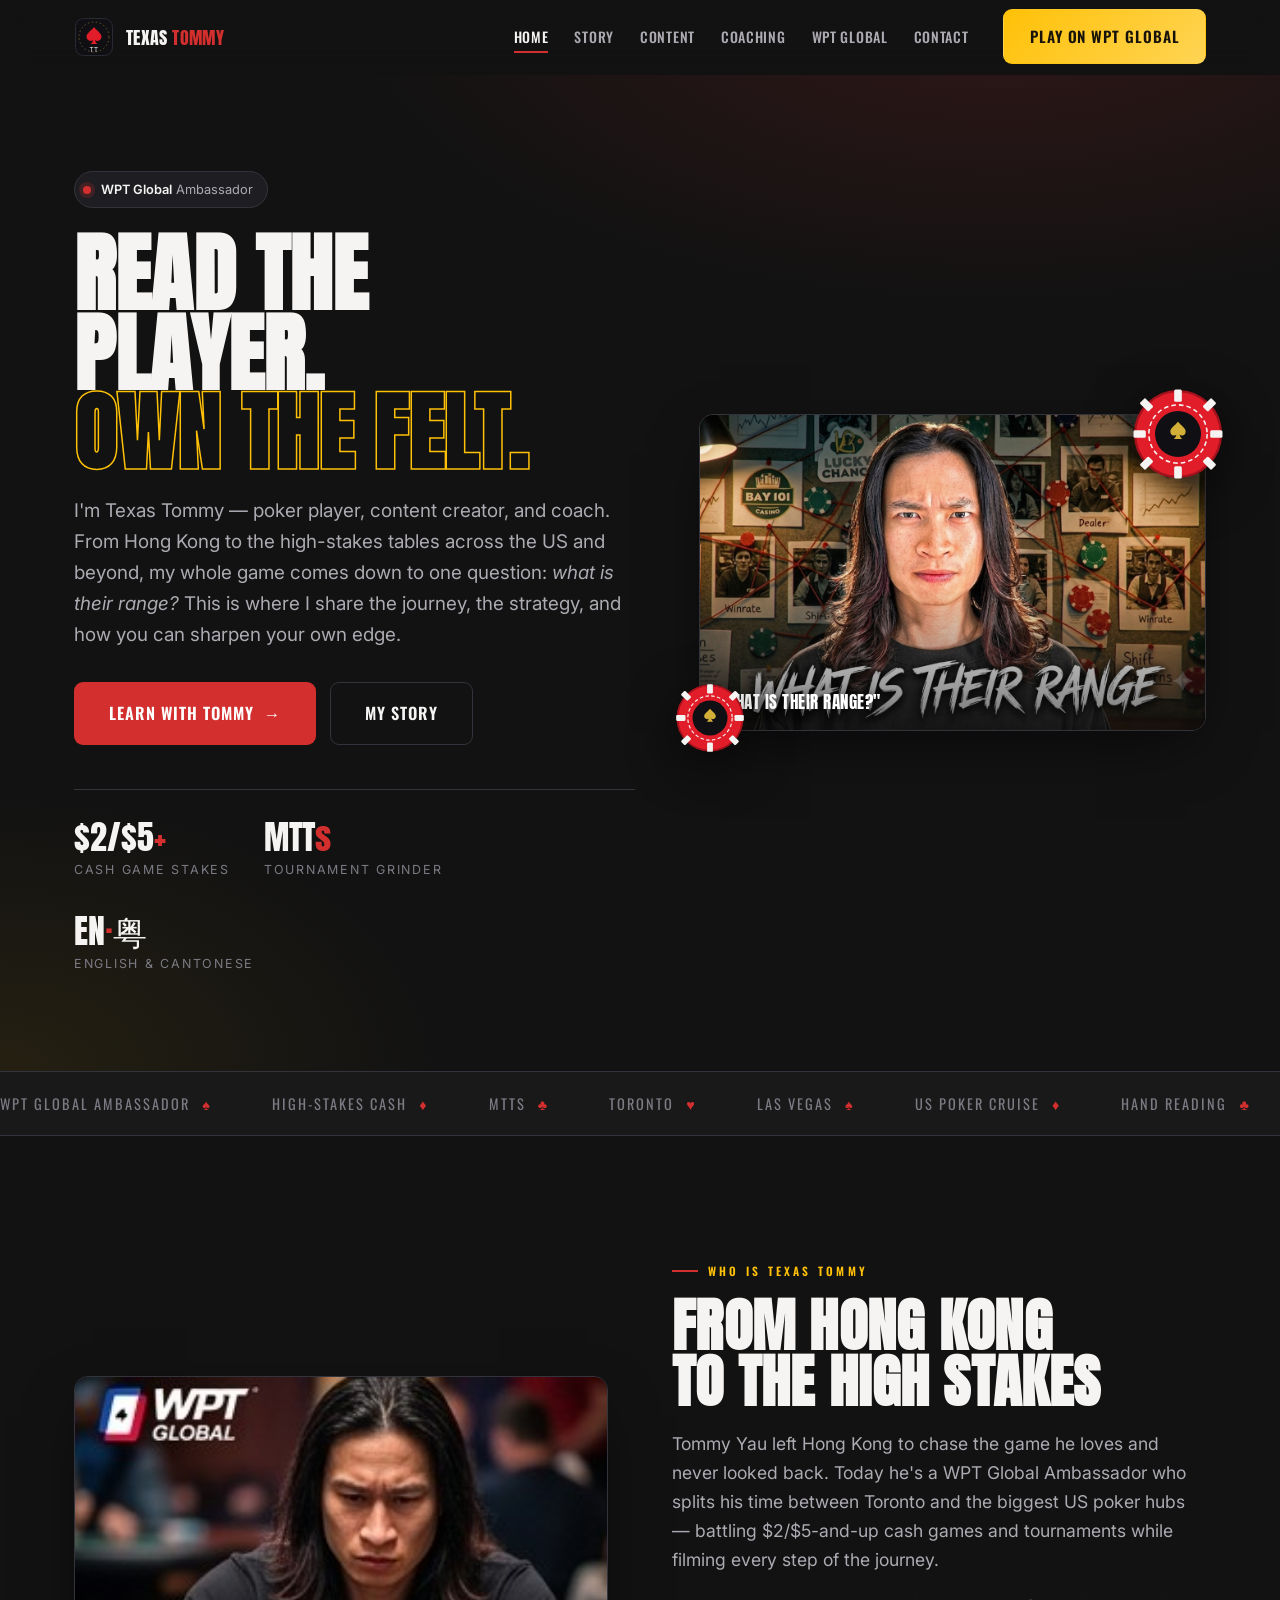
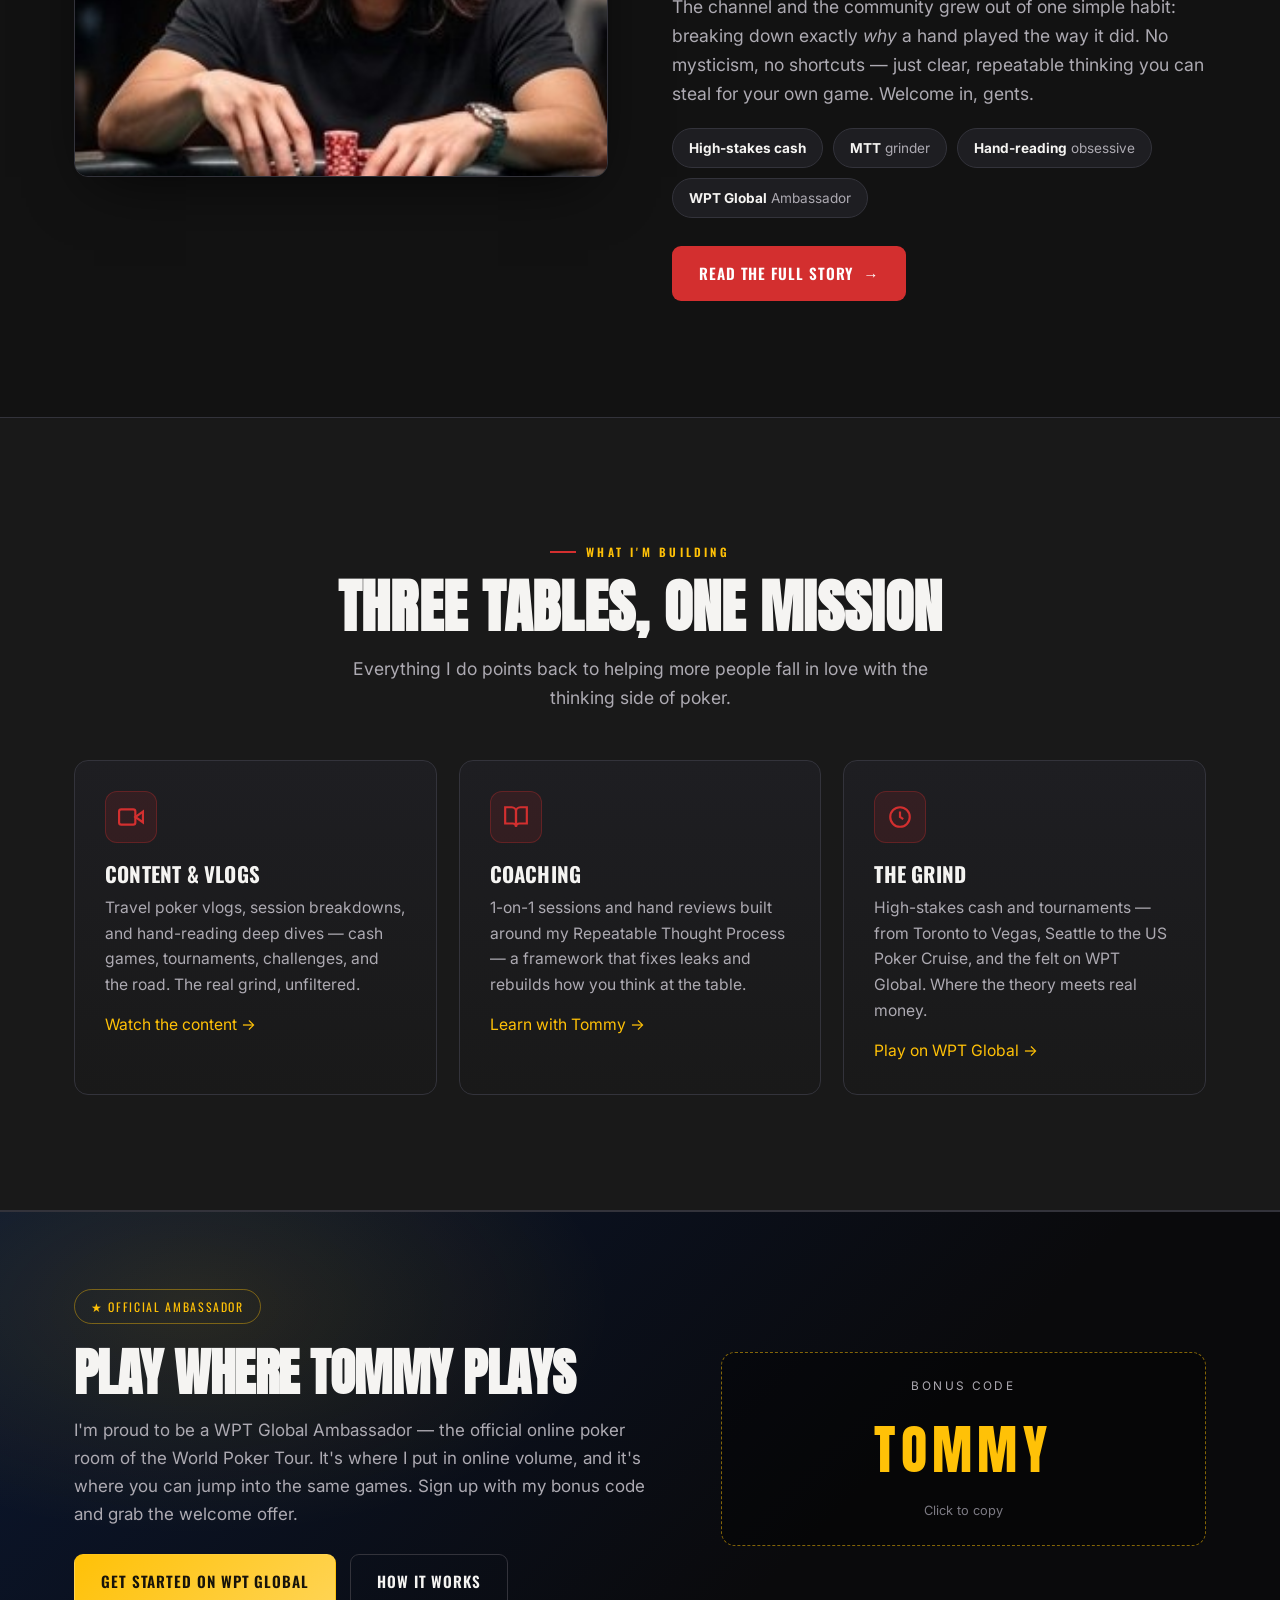
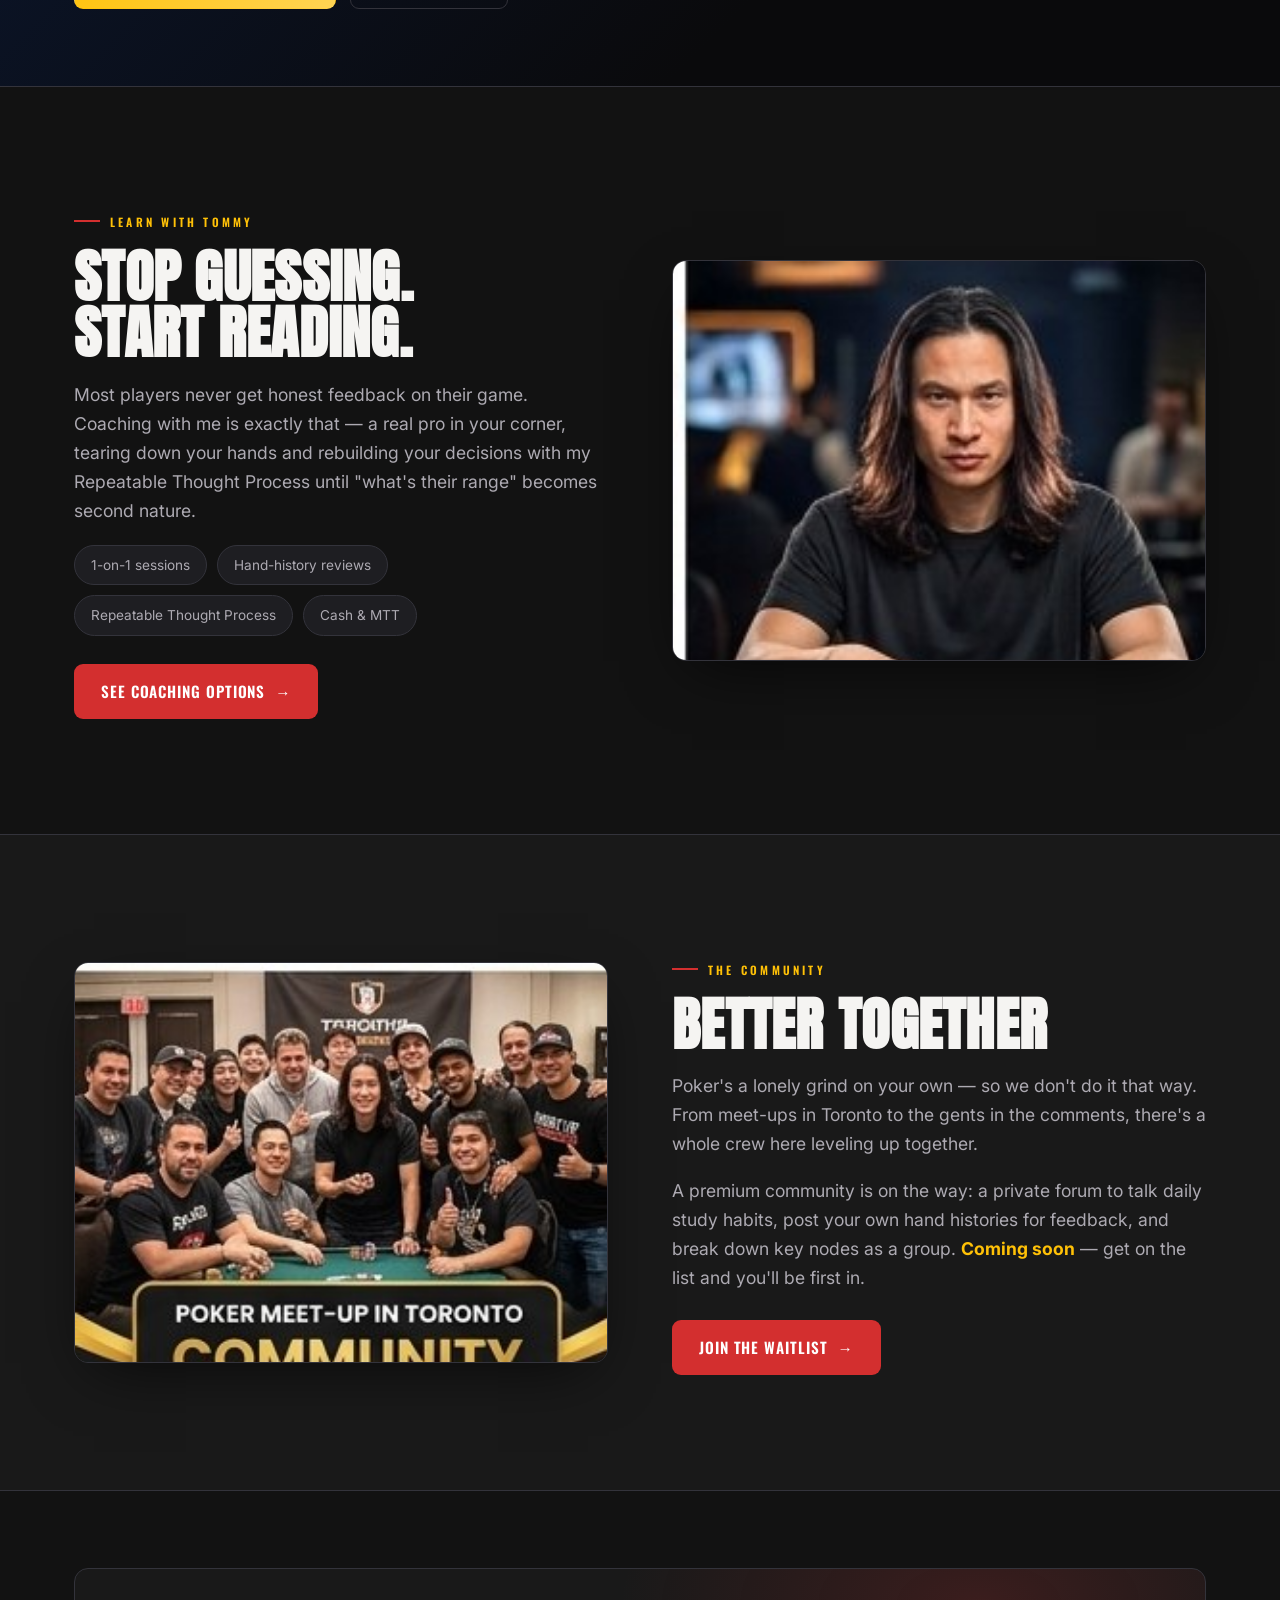
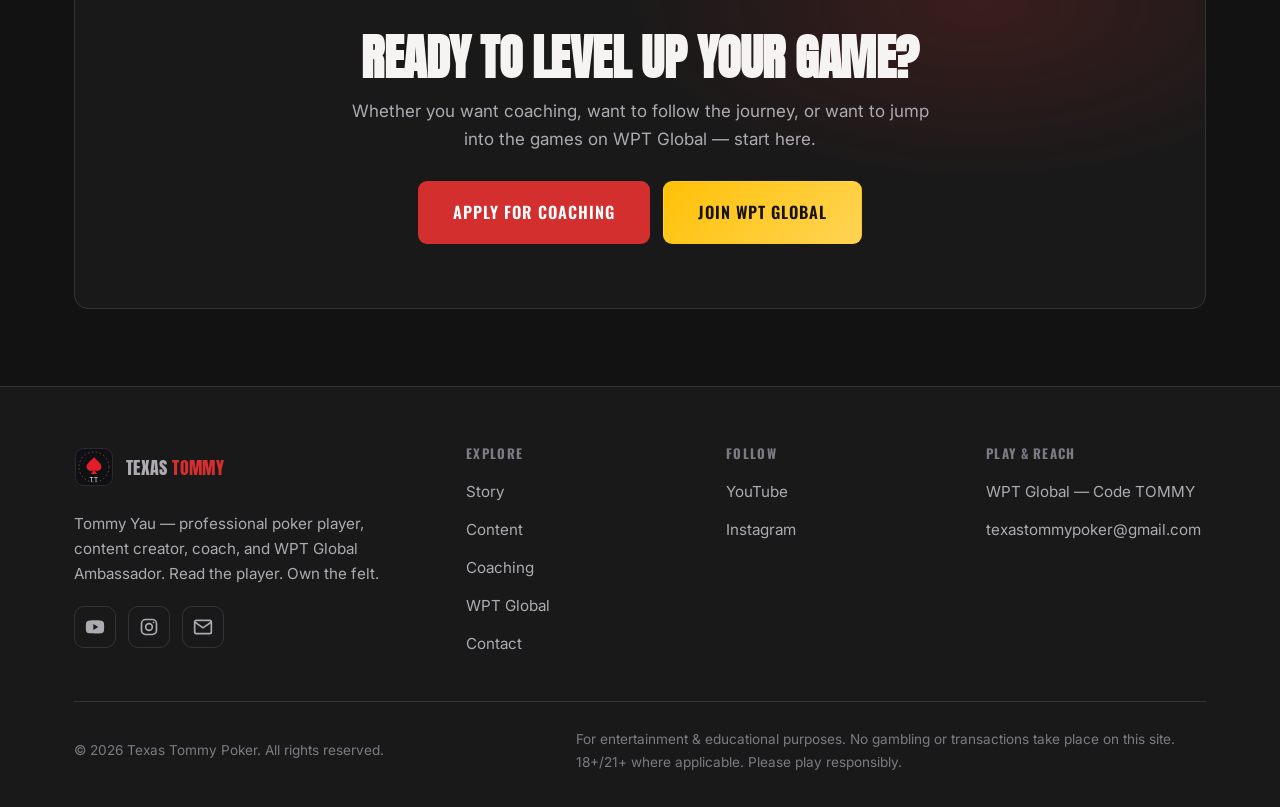
==== commit debd3d64: "Add real brand photos and community, peers, and Shorts content Incorporate the supplied brand imager" ====
--- a/index.html
+++ b/index.html
@@ -126,7 +126,7 @@
     <section class="section">
       <div class="container split">
         <div class="split__media reveal">
-          <img src="assets/img/tommy-range.png" alt="Texas Tommy at the table" />
+          <img src="assets/img/tommy-table.jpg" alt="Texas Tommy at the table, WPT Global" />
         </div>
         <div class="split__body reveal">
           <span class="eyebrow">Who is Texas Tommy</span>
@@ -237,10 +237,7 @@
     <section class="section">
       <div class="container split split--reverse">
         <div class="split__media reveal">
-          <div class="placeholder">
-            <img src="assets/img/logo.svg" alt="" style="width:64px; margin:0 auto 14px;" />
-            Add a coaching / session photo here
-          </div>
+          <img src="assets/img/tommy-portrait-3.jpg" alt="Texas Tommy at the table" />
         </div>
         <div class="split__body reveal">
           <span class="eyebrow">Learn with Tommy</span>
@@ -259,6 +256,33 @@
           </ul>
           <div style="margin-top: 28px;">
             <a class="btn" href="coaching.html">See coaching options <span class="btn__arrow" aria-hidden="true">→</span></a>
+          </div>
+        </div>
+      </div>
+    </section>
+
+    <!-- ===================== COMMUNITY ===================== -->
+    <section class="section" style="background: var(--ink); border-block: 1px solid var(--line);">
+      <div class="container split">
+        <div class="split__media reveal">
+          <img src="assets/img/community-toronto.jpg" alt="Texas Tommy community poker meet-up in Toronto" />
+        </div>
+        <div class="split__body reveal">
+          <span class="eyebrow">The Community</span>
+          <h2 class="section-title">Better together</h2>
+          <p class="section-lead">
+            Poker's a lonely grind on your own — so we don't do it that way. From
+            meet-ups in Toronto to the gents in the comments, there's a whole crew
+            here leveling up together.
+          </p>
+          <p class="section-lead">
+            A premium community is on the way: a private forum to talk daily study
+            habits, post your own hand histories for feedback, and break down key
+            nodes as a group. <b class="text-gold">Coming soon</b> — get on the list
+            and you'll be first in.
+          </p>
+          <div style="margin-top: 28px;">
+            <a class="btn" href="contact.html">Join the waitlist <span class="btn__arrow" aria-hidden="true">→</span></a>
           </div>
         </div>
       </div>
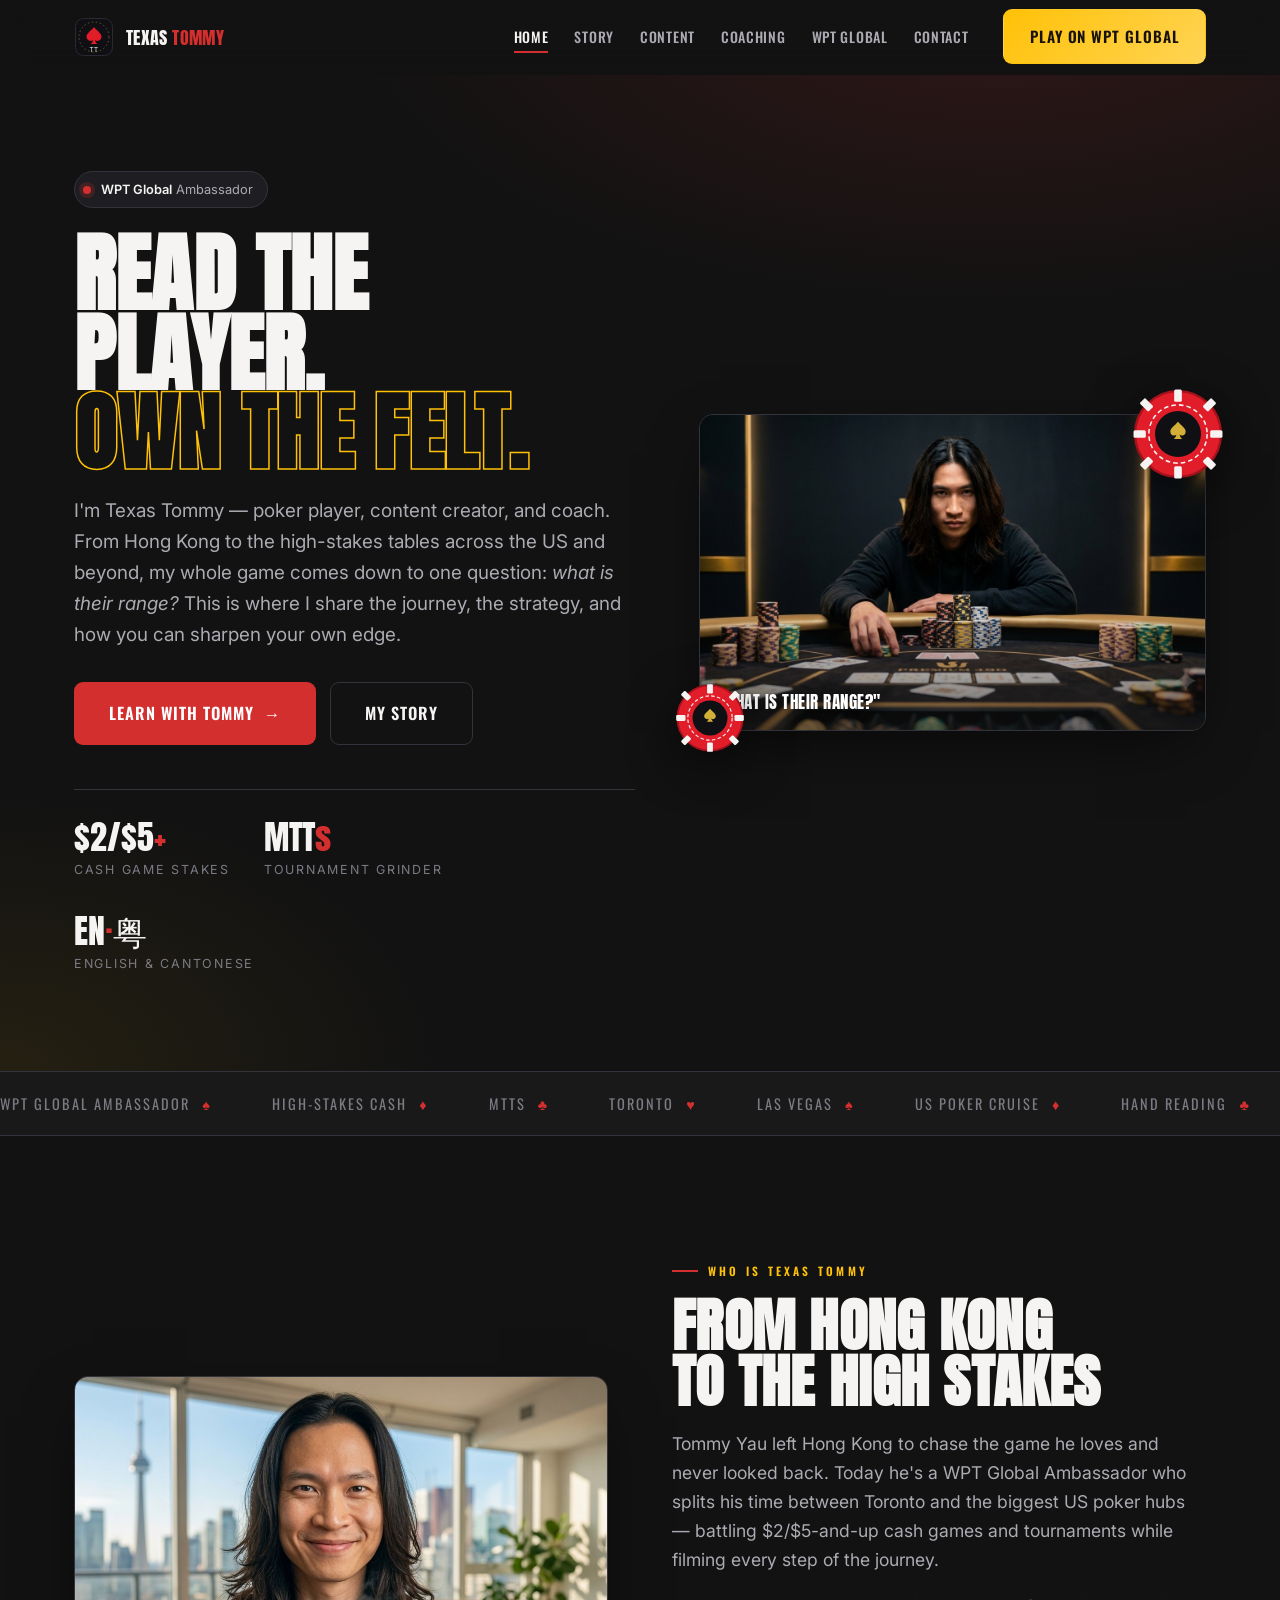
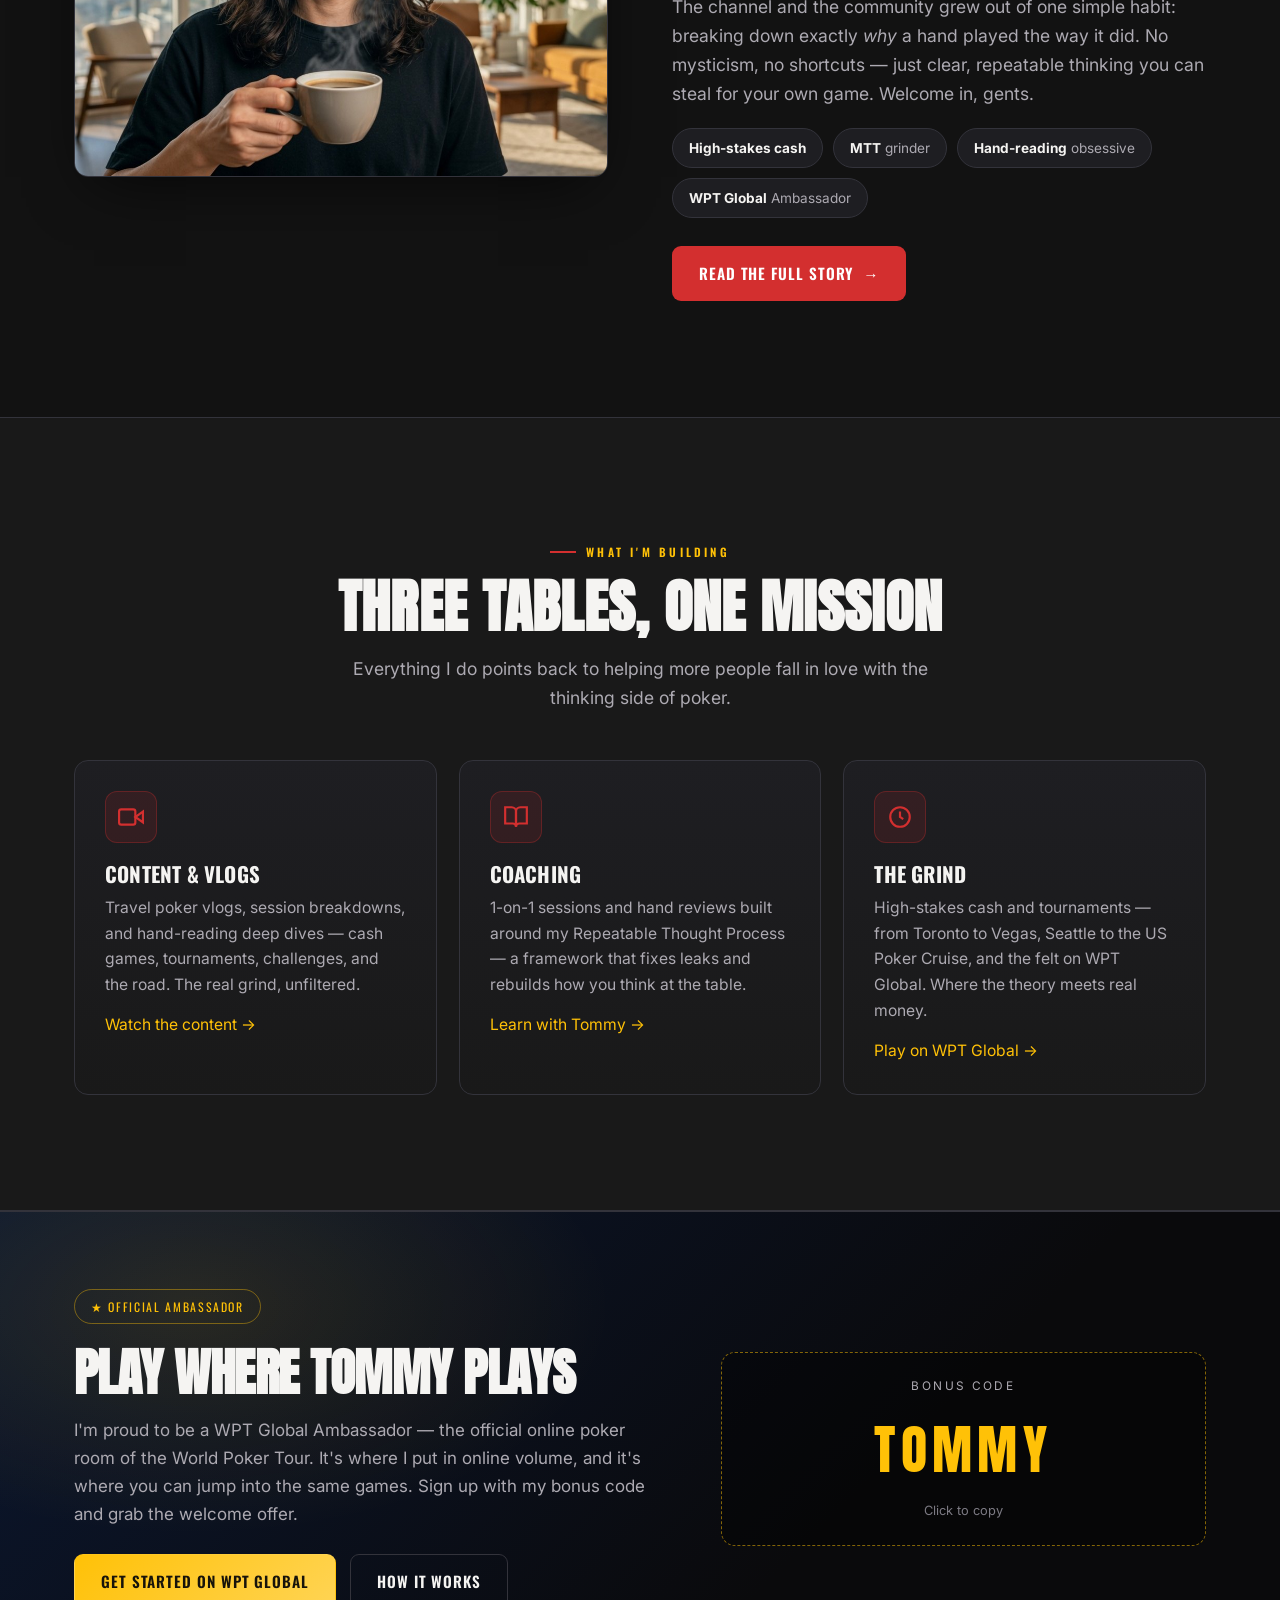
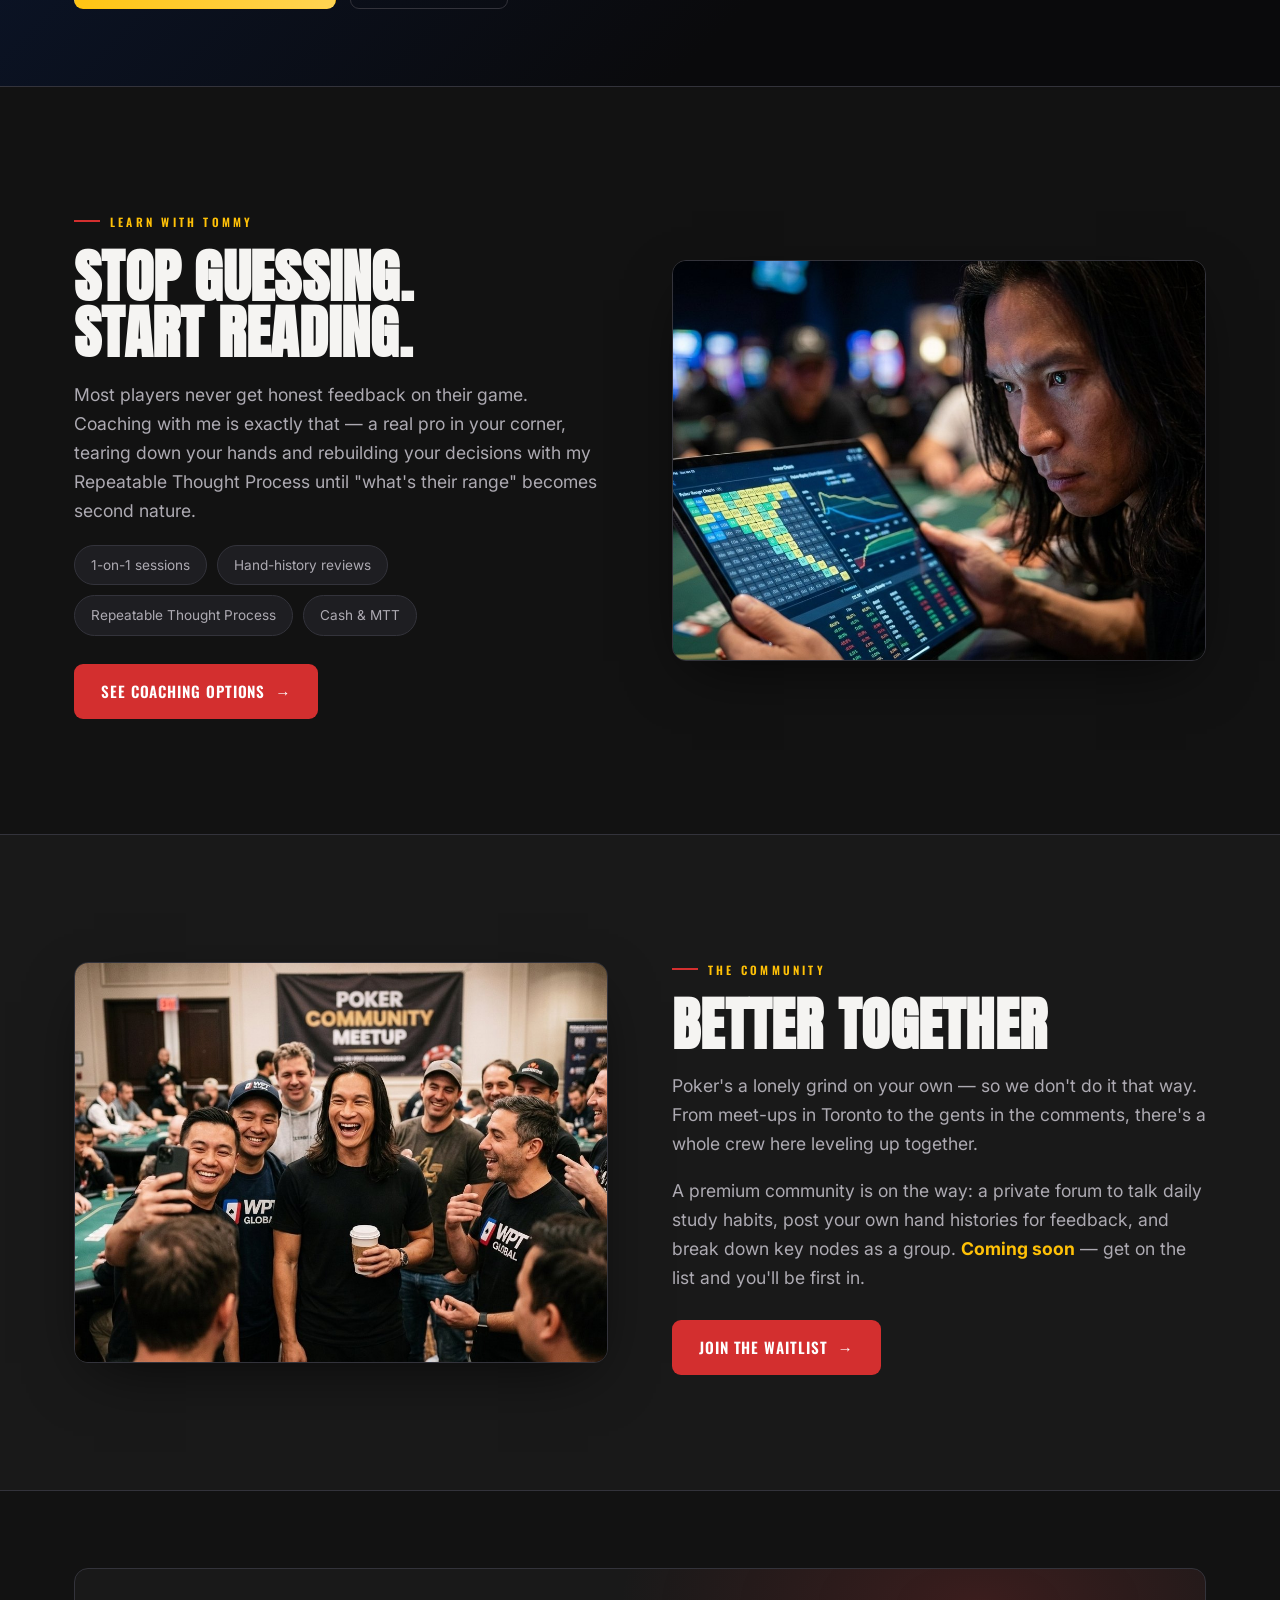
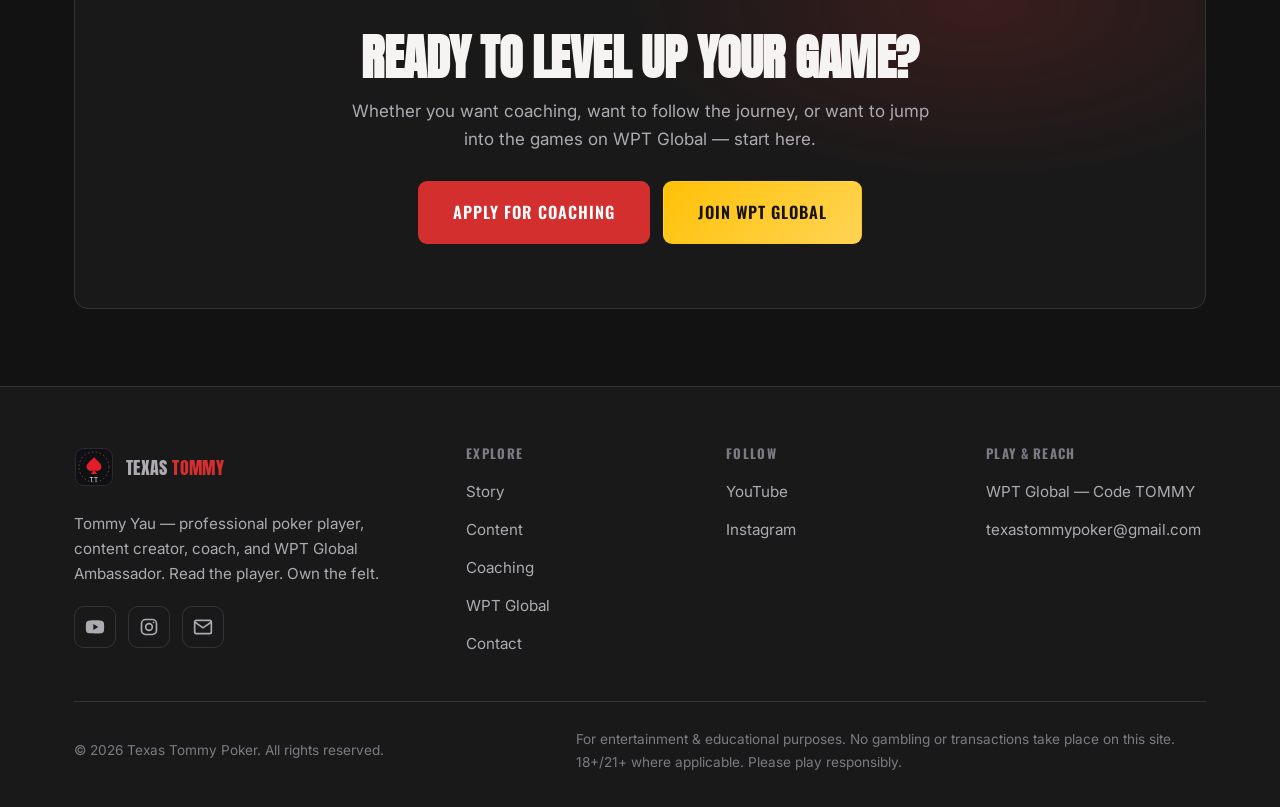
==== commit 09584d44: "Upgrade to high-res brand photography across the site Replace the low-res mood-board crops with the " ====
--- a/index.html
+++ b/index.html
@@ -90,7 +90,7 @@
 
         <div class="hero__media reveal">
           <div class="hero__frame">
-            <img src="assets/img/tommy-range.png" alt="Texas Tommy studying an opponent's range" />
+            <img src="assets/img/hero-poker.jpg" alt="Texas Tommy at a high-stakes poker table" fetchpriority="high" />
             <span class="hero__tag">"What is their range?"</span>
           </div>
           <img class="hero__chip hero__chip--1" src="assets/img/chip.svg" alt="" />
@@ -126,7 +126,7 @@
     <section class="section">
       <div class="container split">
         <div class="split__media reveal">
-          <img src="assets/img/tommy-table.jpg" alt="Texas Tommy at the table, WPT Global" />
+          <img src="assets/img/toronto-coffee.jpg" alt="Texas Tommy in Toronto" />
         </div>
         <div class="split__body reveal">
           <span class="eyebrow">Who is Texas Tommy</span>
@@ -237,7 +237,7 @@
     <section class="section">
       <div class="container split split--reverse">
         <div class="split__media reveal">
-          <img src="assets/img/tommy-portrait-3.jpg" alt="Texas Tommy at the table" />
+          <img src="assets/img/studying-range.jpg" alt="Texas Tommy studying a range chart at the table" />
         </div>
         <div class="split__body reveal">
           <span class="eyebrow">Learn with Tommy</span>
@@ -265,7 +265,7 @@
     <section class="section" style="background: var(--ink); border-block: 1px solid var(--line);">
       <div class="container split">
         <div class="split__media reveal">
-          <img src="assets/img/community-toronto.jpg" alt="Texas Tommy community poker meet-up in Toronto" />
+          <img src="assets/img/community-meetup.jpg" alt="Texas Tommy poker community meet-up" />
         </div>
         <div class="split__body reveal">
           <span class="eyebrow">The Community</span>
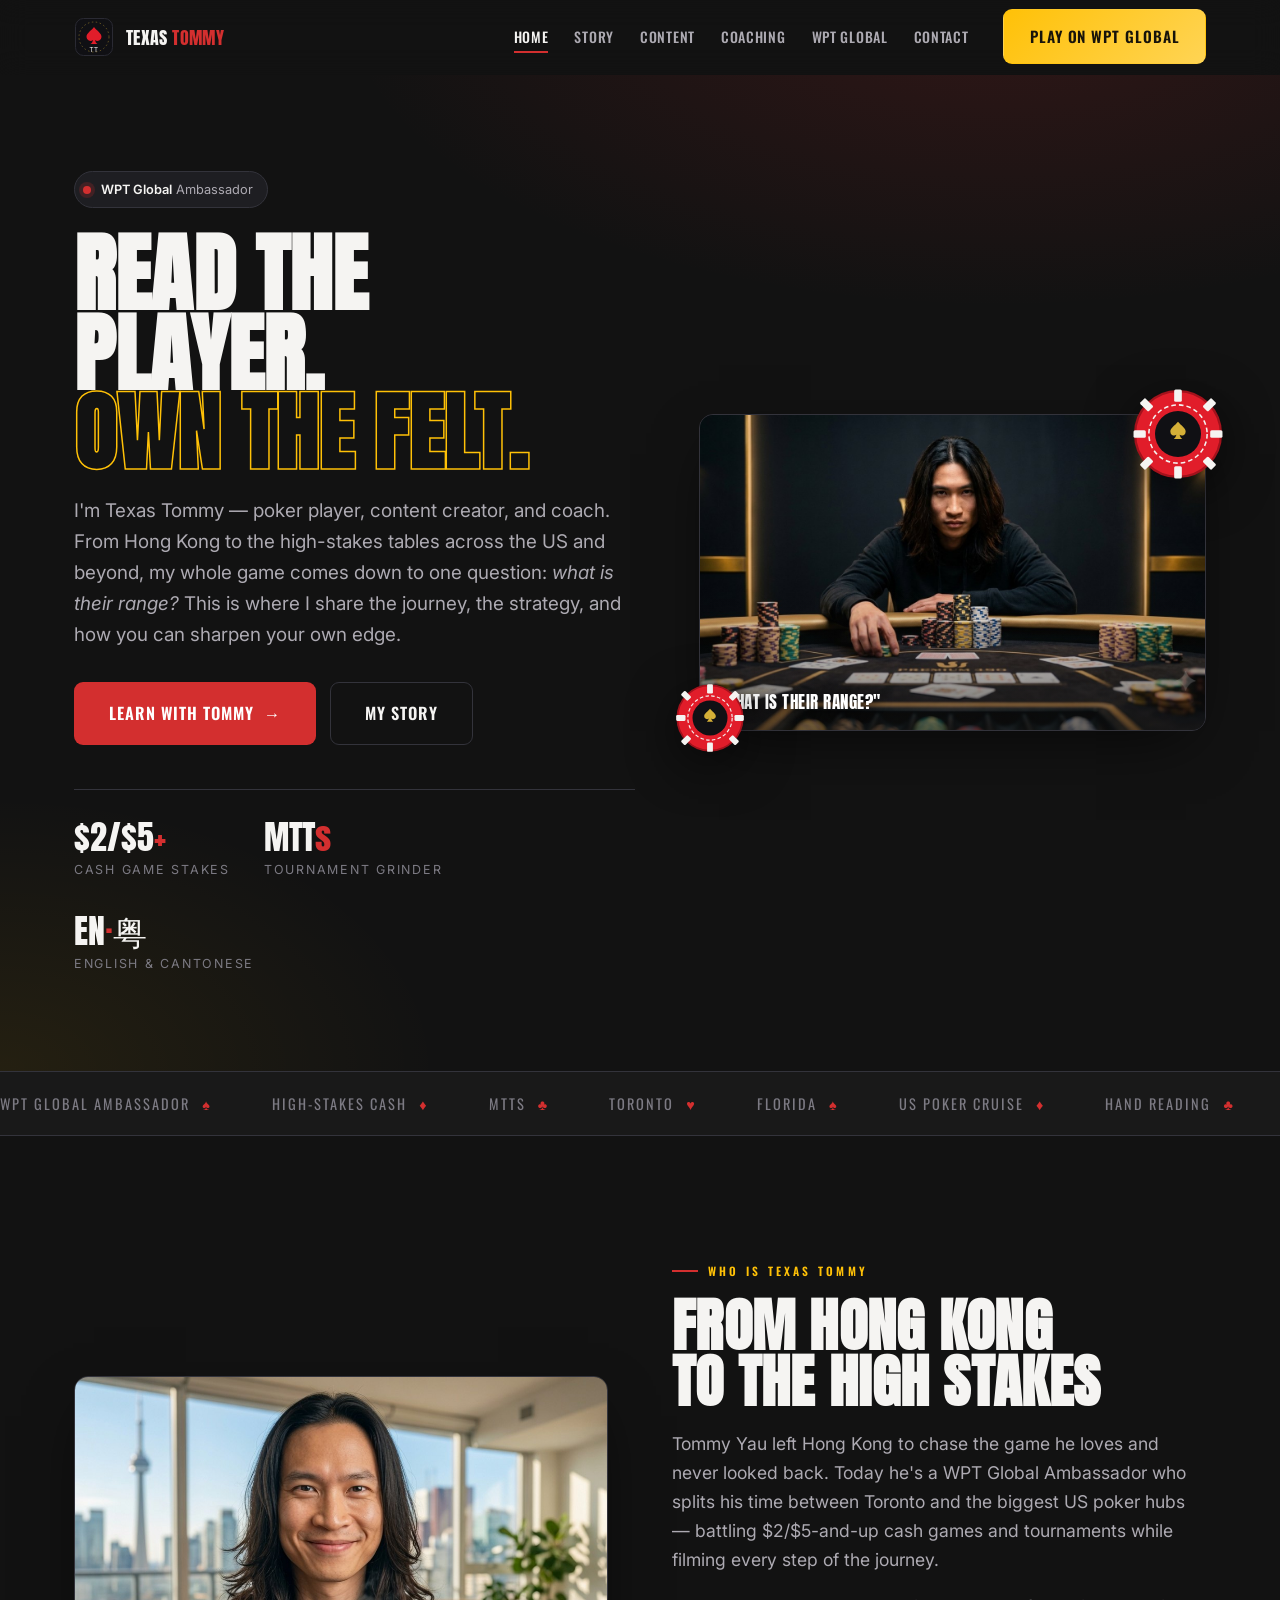
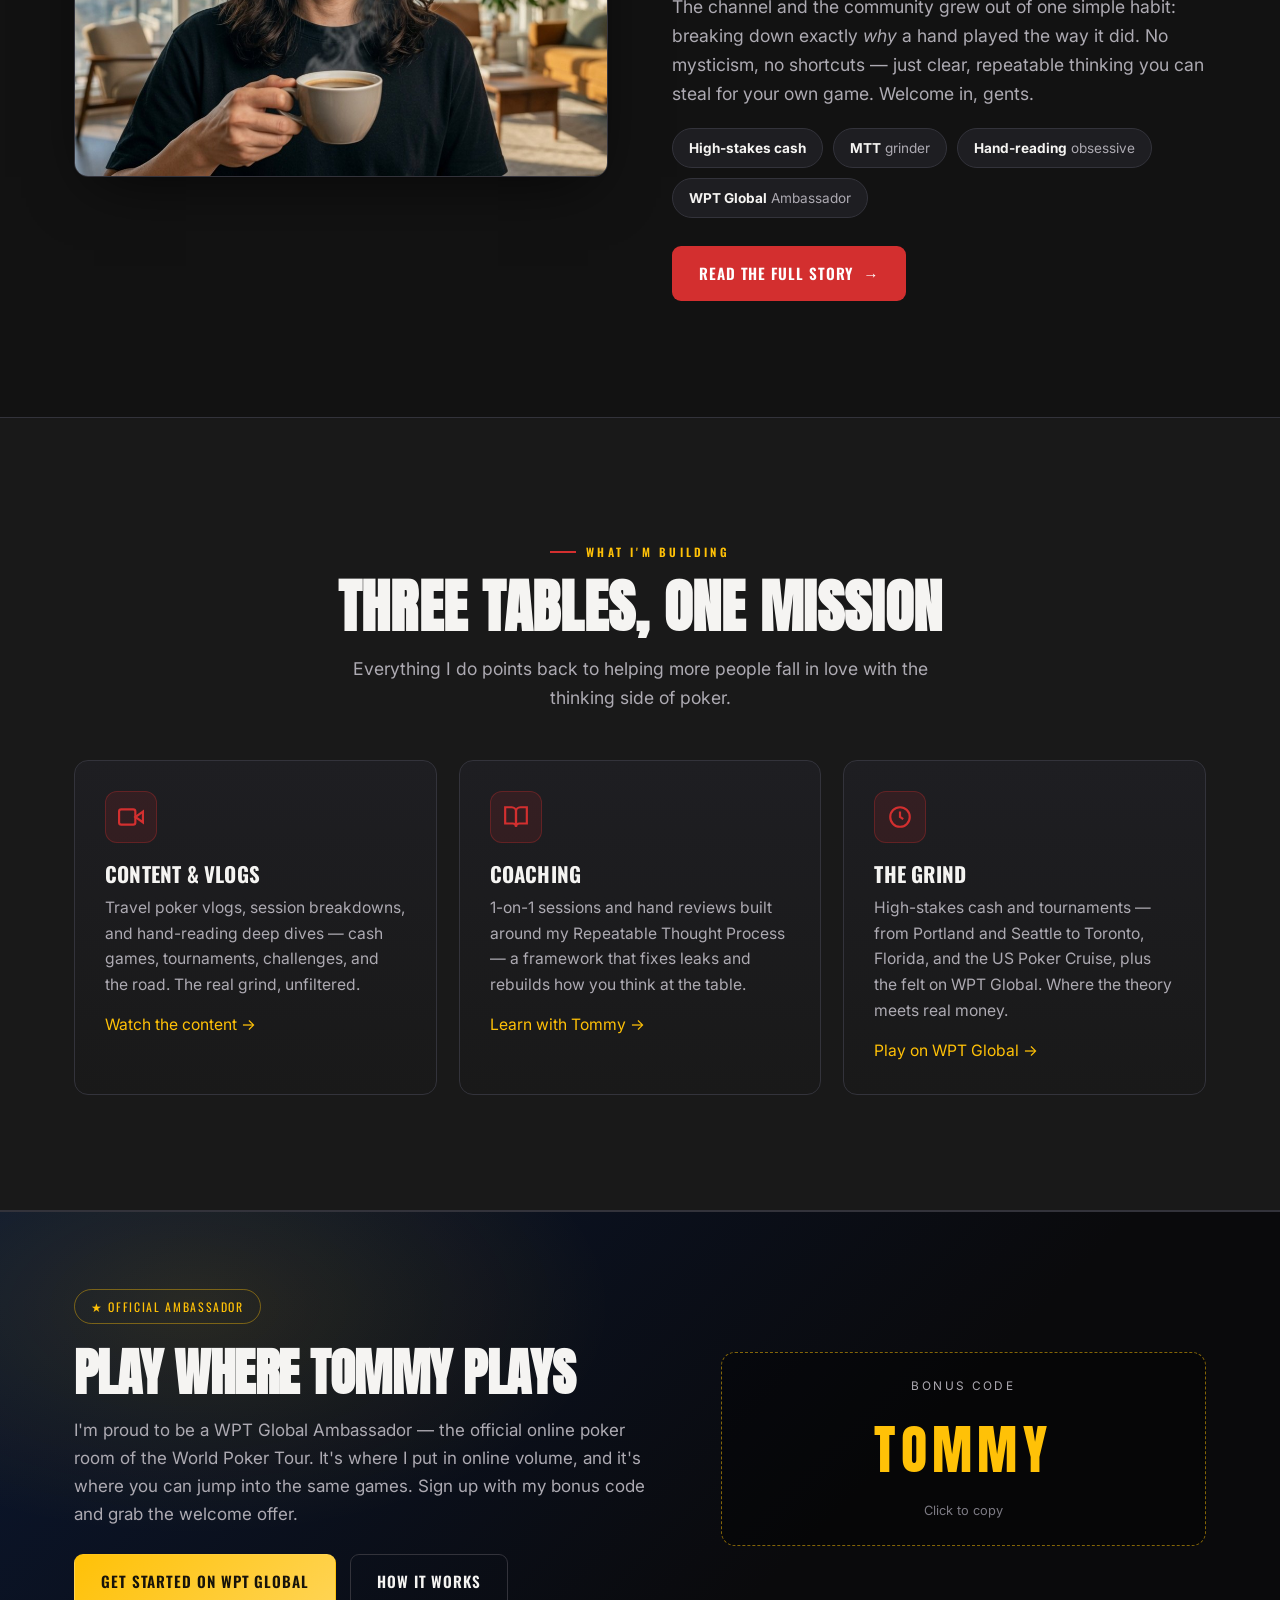
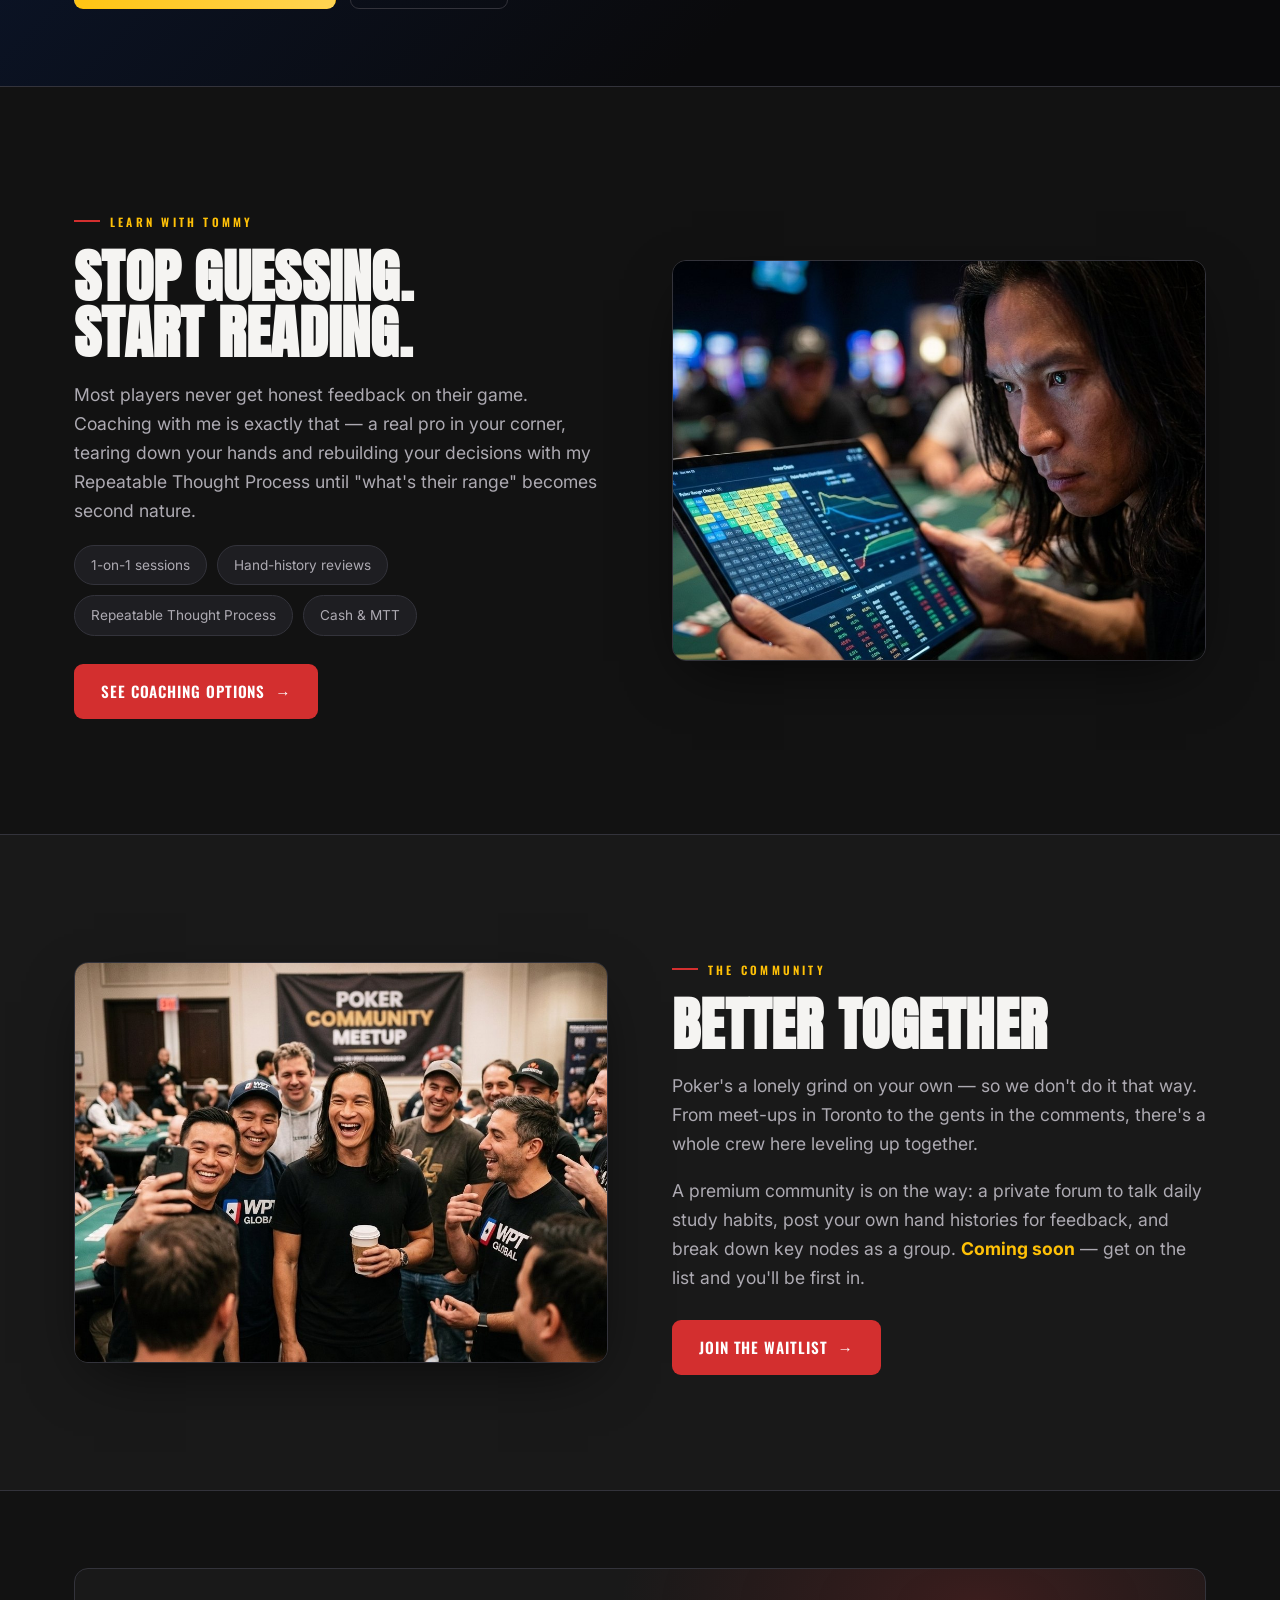
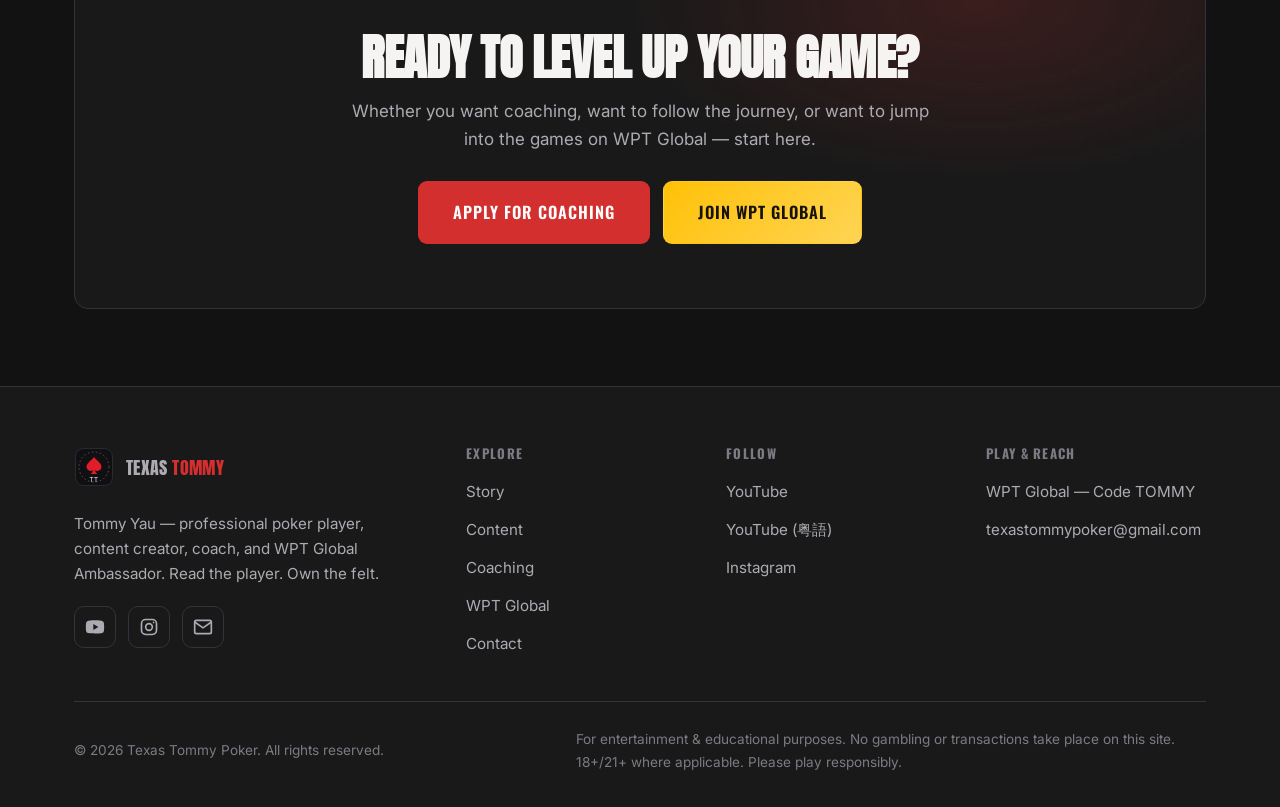
==== commit 65d1e34d: "Build real Content hub from live YouTube data + reconcile facts Now that YouTube egress is enabled, " ====
--- a/index.html
+++ b/index.html
@@ -106,7 +106,7 @@
         <span class="strip__item">High-Stakes Cash <span class="sep">♦</span></span>
         <span class="strip__item">MTTs <span class="sep">♣</span></span>
         <span class="strip__item">Toronto <span class="sep">♥</span></span>
-        <span class="strip__item">Las Vegas <span class="sep">♠</span></span>
+        <span class="strip__item">Florida <span class="sep">♠</span></span>
         <span class="strip__item">US Poker Cruise <span class="sep">♦</span></span>
         <span class="strip__item">Hand Reading <span class="sep">♣</span></span>
         <span class="strip__item">Coaching <span class="sep">♥</span></span>
@@ -115,7 +115,7 @@
         <span class="strip__item">High-Stakes Cash <span class="sep">♦</span></span>
         <span class="strip__item">MTTs <span class="sep">♣</span></span>
         <span class="strip__item">Toronto <span class="sep">♥</span></span>
-        <span class="strip__item">Las Vegas <span class="sep">♠</span></span>
+        <span class="strip__item">Florida <span class="sep">♠</span></span>
         <span class="strip__item">US Poker Cruise <span class="sep">♦</span></span>
         <span class="strip__item">Hand Reading <span class="sep">♣</span></span>
         <span class="strip__item">Coaching <span class="sep">♥</span></span>
@@ -198,9 +198,9 @@
             </div>
             <h3>The Grind</h3>
             <p>
-              High-stakes cash and tournaments — from Toronto to Vegas, Seattle to
-              the US Poker Cruise, and the felt on WPT Global. Where the theory
-              meets real money.
+              High-stakes cash and tournaments — from Portland and Seattle to
+              Toronto, Florida, and the US Poker Cruise, plus the felt on WPT
+              Global. Where the theory meets real money.
             </p>
             <p style="margin-top:14px;"><a href="wpt-global.html" class="text-gold">Play on WPT Global →</a></p>
           </article>
@@ -345,6 +345,7 @@
           <h4>Follow</h4>
           <ul>
             <li><a href="https://youtube.com/@texas_tommy" target="_blank" rel="noopener">YouTube</a></li>
+            <li><a href="https://youtube.com/@texas_tommy_cn" target="_blank" rel="noopener">YouTube (粤語)</a></li>
             <li><a href="https://www.instagram.com/texas_tommyy" target="_blank" rel="noopener">Instagram</a></li>
           </ul>
         </div>
--- a/assets/css/styles.css
+++ b/assets/css/styles.css
@@ -499,6 +499,58 @@
   color: var(--gold);
   margin-bottom: 4px;
 }
+
+/* ---------- Video grids (episode index / shorts) ---------- */
+.vgrid {
+  display: grid;
+  grid-template-columns: repeat(3, 1fr);
+  gap: 22px;
+}
+.vgrid--shorts { grid-template-columns: repeat(6, 1fr); }
+
+.vcard {
+  display: flex;
+  flex-direction: column;
+  background: linear-gradient(180deg, var(--panel), var(--ink));
+  border: 1px solid var(--line);
+  border-radius: var(--radius);
+  overflow: hidden;
+  transition: transform 0.2s ease, border-color 0.2s ease, box-shadow 0.2s ease;
+}
+.vcard:hover { transform: translateY(-4px); border-color: rgba(211, 47, 47, 0.5); box-shadow: var(--shadow); }
+.vcard__thumb { position: relative; aspect-ratio: 16 / 9; background: #000; overflow: hidden; }
+.vcard--short .vcard__thumb { aspect-ratio: 9 / 16; }
+.vcard__thumb img { width: 100%; height: 100%; object-fit: cover; }
+.vcard__thumb::after { content: ""; position: absolute; inset: 0; background: linear-gradient(180deg, transparent 60%, rgba(0,0,0,0.35)); opacity: 0; transition: opacity 0.2s ease; }
+.vcard:hover .vcard__thumb::after { opacity: 1; }
+.vcard__play {
+  position: absolute; top: 50%; left: 50%; transform: translate(-50%,-50%) scale(0.9);
+  width: 54px; height: 54px; display: grid; place-items: center; border-radius: 50%;
+  background: var(--crimson); color: #fff; z-index: 2; opacity: 0;
+  box-shadow: 0 10px 30px -8px rgba(211,47,47,0.7); transition: opacity 0.2s ease, transform 0.2s ease;
+}
+.vcard:hover .vcard__play { opacity: 1; transform: translate(-50%,-50%) scale(1); }
+.vcard__dur {
+  position: absolute; right: 8px; bottom: 8px; z-index: 2;
+  background: rgba(0,0,0,0.82); color: #fff; font-size: 0.72rem; font-weight: 600;
+  padding: 2px 6px; border-radius: 5px;
+}
+.vcard__ep {
+  position: absolute; left: 8px; top: 8px; z-index: 2;
+  background: var(--crimson); color: #fff;
+  font-family: var(--font-head); font-size: 0.68rem; letter-spacing: 0.08em;
+  text-transform: uppercase; padding: 3px 9px; border-radius: 100px;
+}
+.vcard__body { padding: 15px 16px 18px; display: flex; flex-direction: column; gap: 8px; flex: 1; }
+.vcard--short .vcard__body { padding: 12px; }
+.vcard__title {
+  font-family: var(--font-head); font-weight: 600; font-size: 1.02rem; line-height: 1.25;
+  color: var(--white); text-transform: none; letter-spacing: 0;
+  display: -webkit-box; -webkit-line-clamp: 2; -webkit-box-orient: vertical; overflow: hidden;
+}
+.vcard--short .vcard__title { font-size: 0.85rem; }
+.vcard__meta { font-size: 0.8rem; color: var(--muted-2); margin-top: auto; }
+.vcard__meta b { color: var(--muted); font-weight: 600; }
 
 /* ---------- Marquee / logos strip ---------- */
 .strip {
@@ -977,6 +1029,8 @@
   .hero__grid { grid-template-columns: 1fr; }
   .hero__media { order: -1; max-width: 520px; }
   .grid--3 { grid-template-columns: 1fr 1fr; }
+  .vgrid { grid-template-columns: 1fr 1fr; }
+  .vgrid--shorts { grid-template-columns: repeat(3, 1fr); }
   .split { grid-template-columns: 1fr; }
   .split--reverse .split__media { order: 0; }
   .wpt__inner { grid-template-columns: 1fr; }
@@ -1005,6 +1059,8 @@
 @media (max-width: 620px) {
   body { font-size: 16px; }
   .grid--3, .grid--2, .form__row, .footer__grid { grid-template-columns: 1fr; }
+  .vgrid { grid-template-columns: 1fr 1fr; }
+  .vgrid--shorts { grid-template-columns: 1fr 1fr; }
   .hero__stats { gap: 24px; }
   .stat__num { font-size: 1.7rem; }
   .footer__bottom { flex-direction: column; align-items: flex-start; }
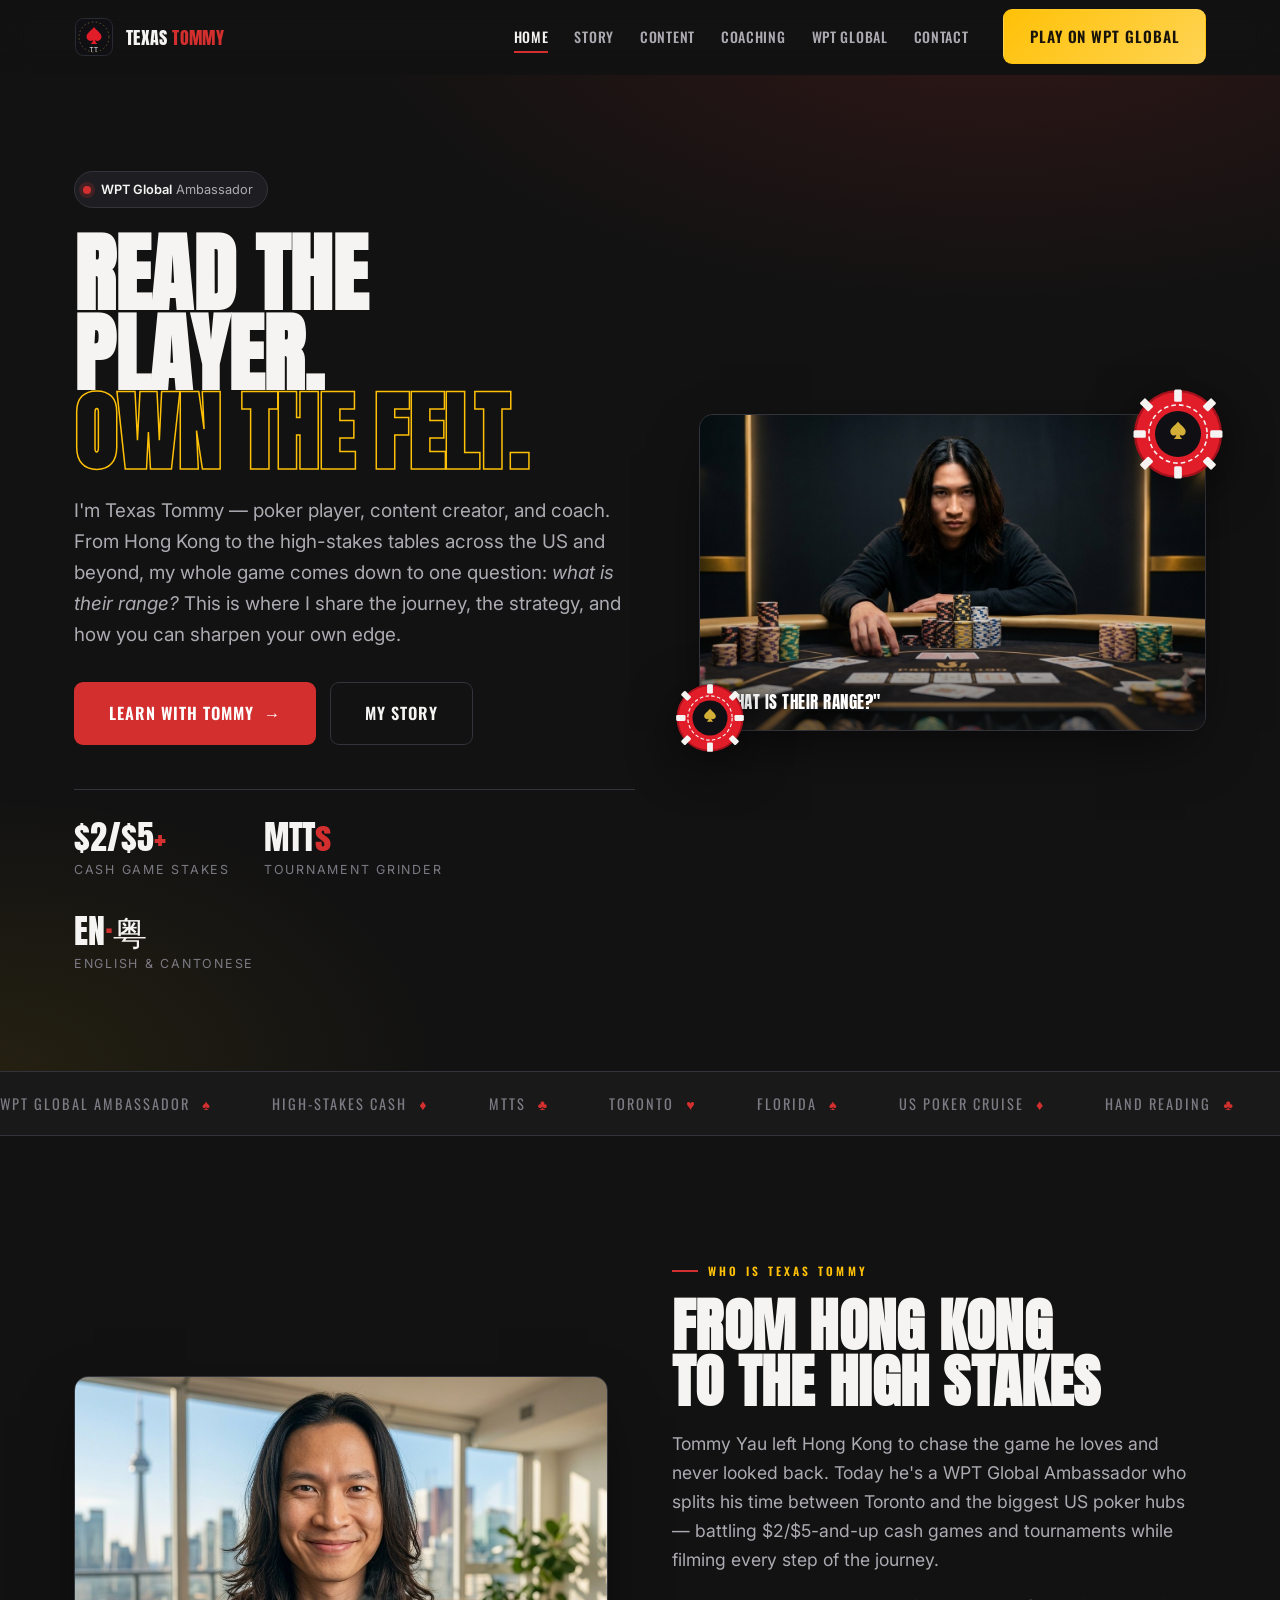
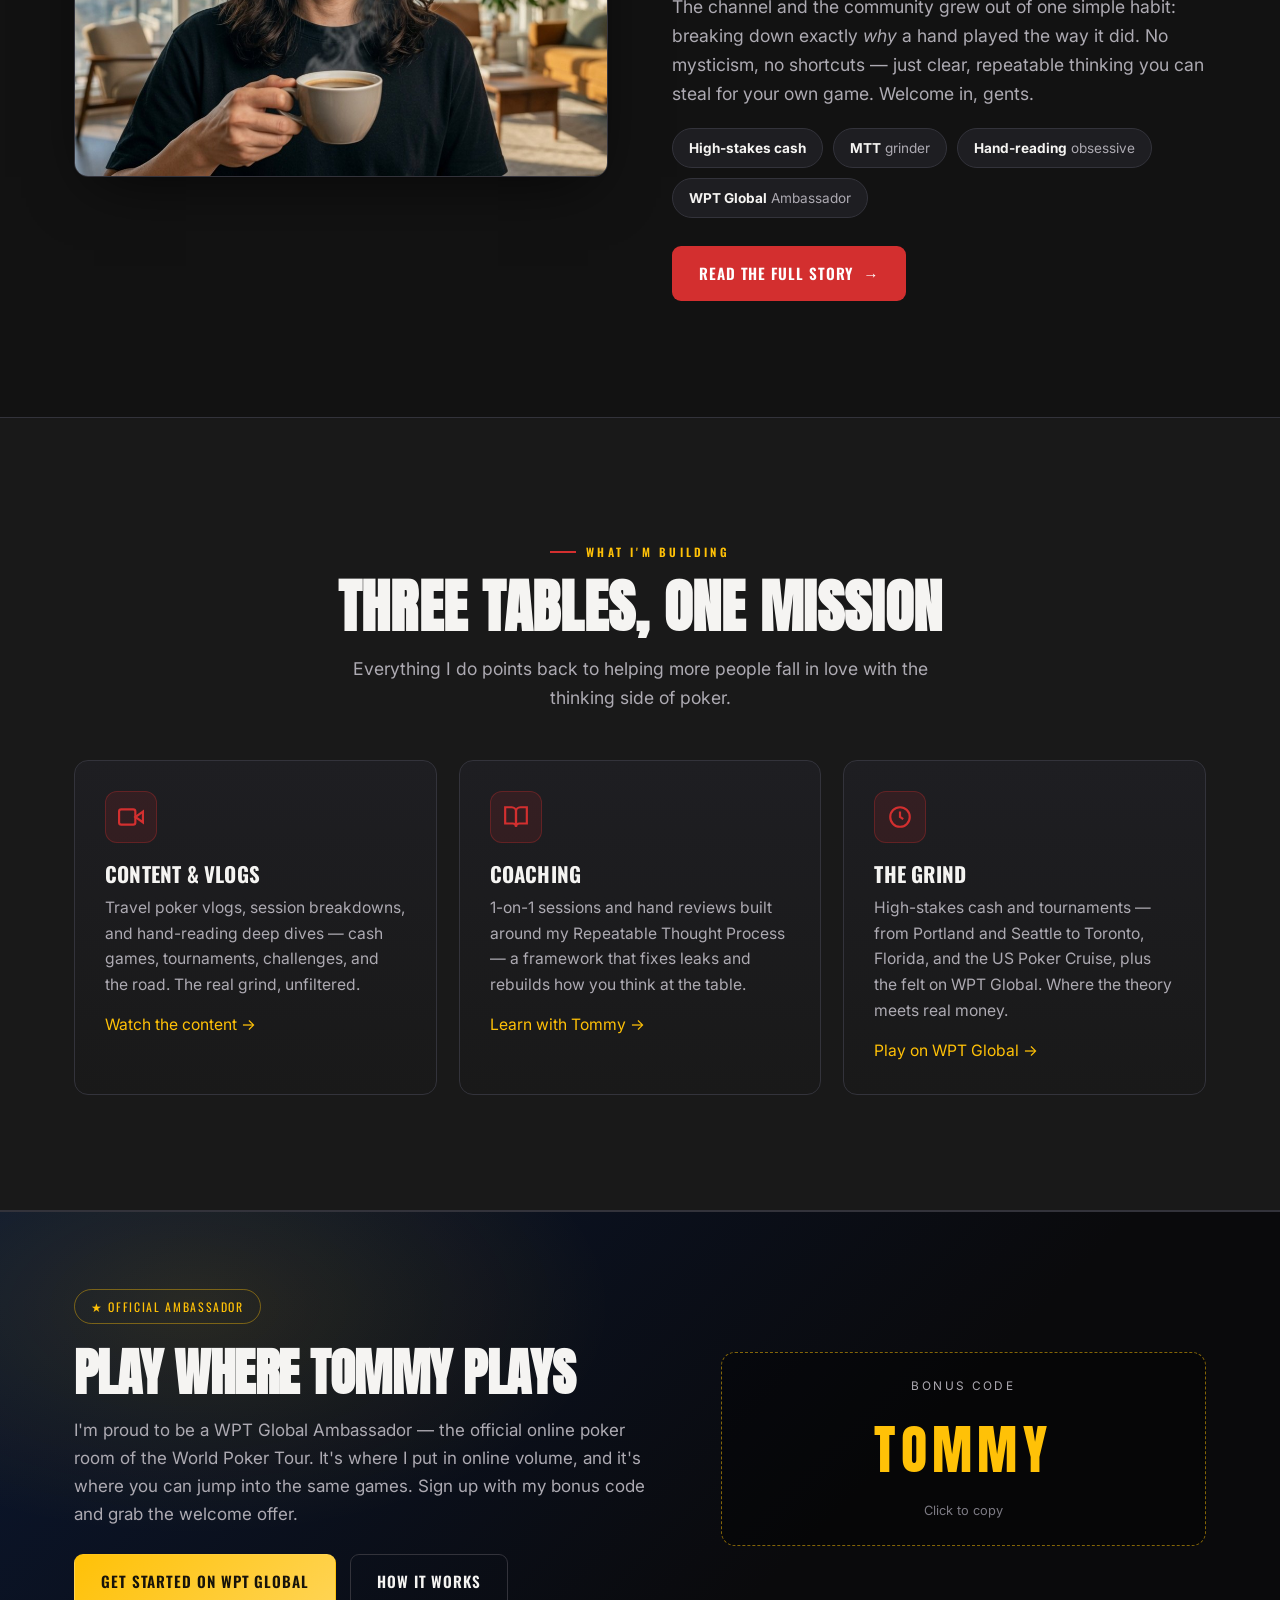
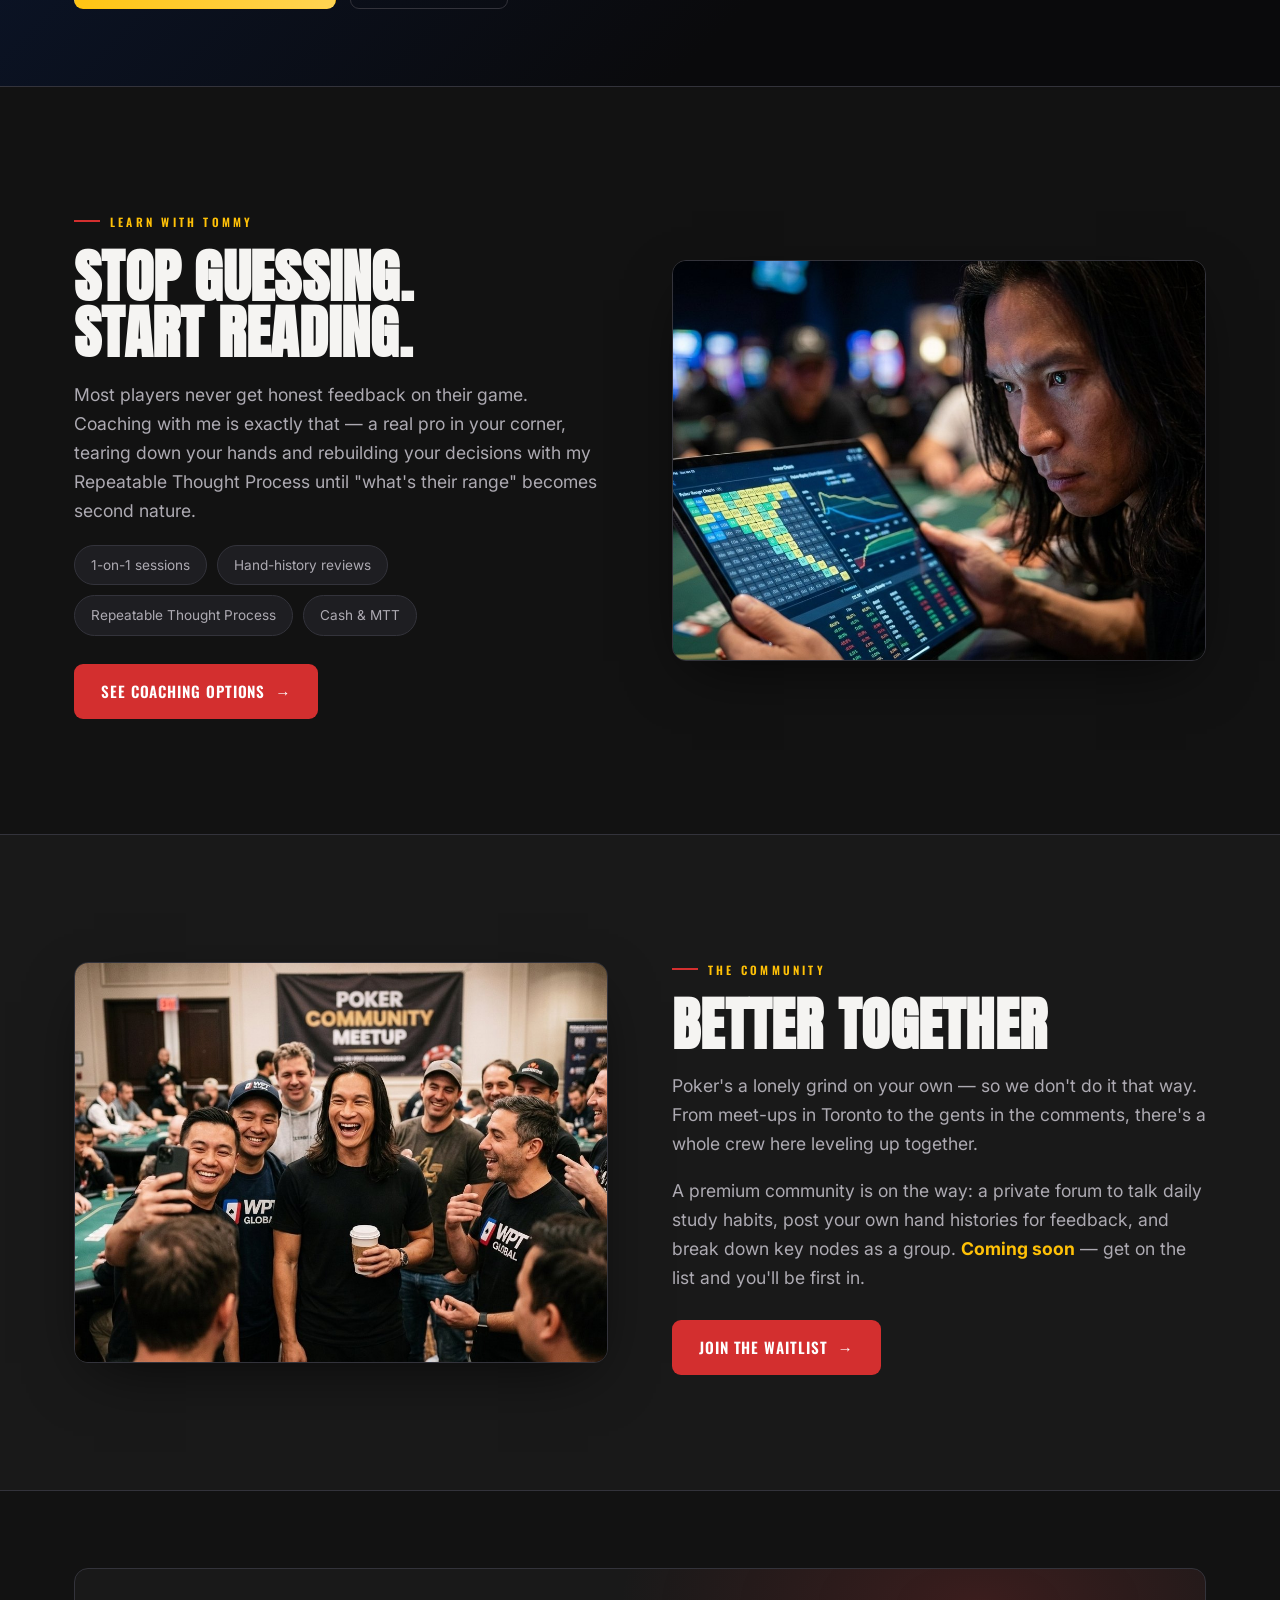
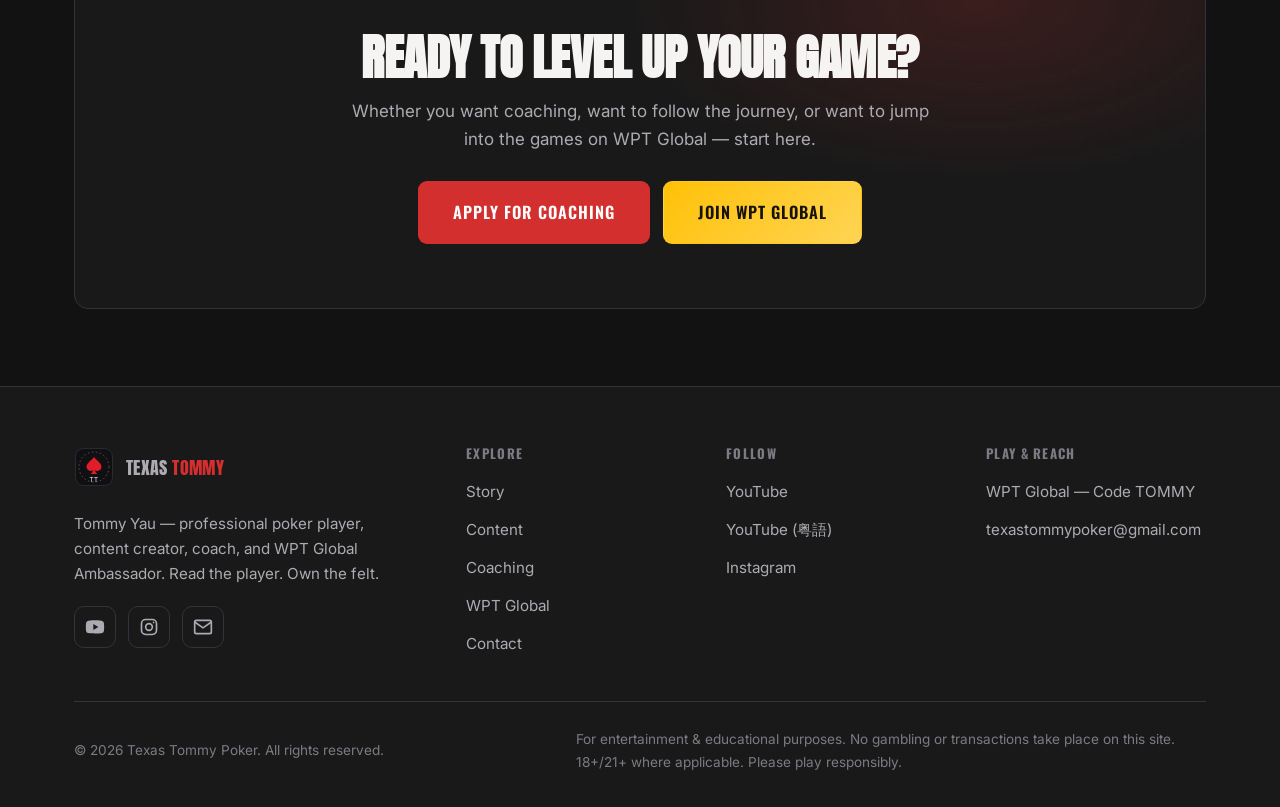
==== commit 67e2d60b: "Add canonical + og:url tags pointing to texastommypoker.com Now that texastommypoker.com is the cano" ====
--- a/index.html
+++ b/index.html
@@ -7,12 +7,14 @@
   <meta name="description" content="The official home of Texas Tommy (Tommy Yau) — professional poker player, content creator, coach, and WPT Global Ambassador. From Hong Kong to the high-stakes tables. His story, his content, and how to learn from him." />
   <meta name="theme-color" content="#121212" />
   <link rel="icon" href="assets/img/favicon.svg" type="image/svg+xml" />
+  <link rel="canonical" href="https://texastommypoker.com/" />
 
   <!-- Open Graph -->
   <meta property="og:type" content="website" />
   <meta property="og:title" content="Texas Tommy Poker — Pro Player · Coach · WPT Global Ambassador" />
   <meta property="og:description" content="From Hong Kong to the high-stakes tables. Tommy Yau's story, content, and coaching." />
-  <meta property="og:image" content="assets/img/tommy-range.png" />
+  <meta property="og:image" content="https://texastommypoker.com/assets/img/tommy-range.png" />
+  <meta property="og:url" content="https://texastommypoker.com/" />
 
   <link rel="preconnect" href="https://fonts.googleapis.com" />
   <link rel="preconnect" href="https://fonts.gstatic.com" crossorigin />
